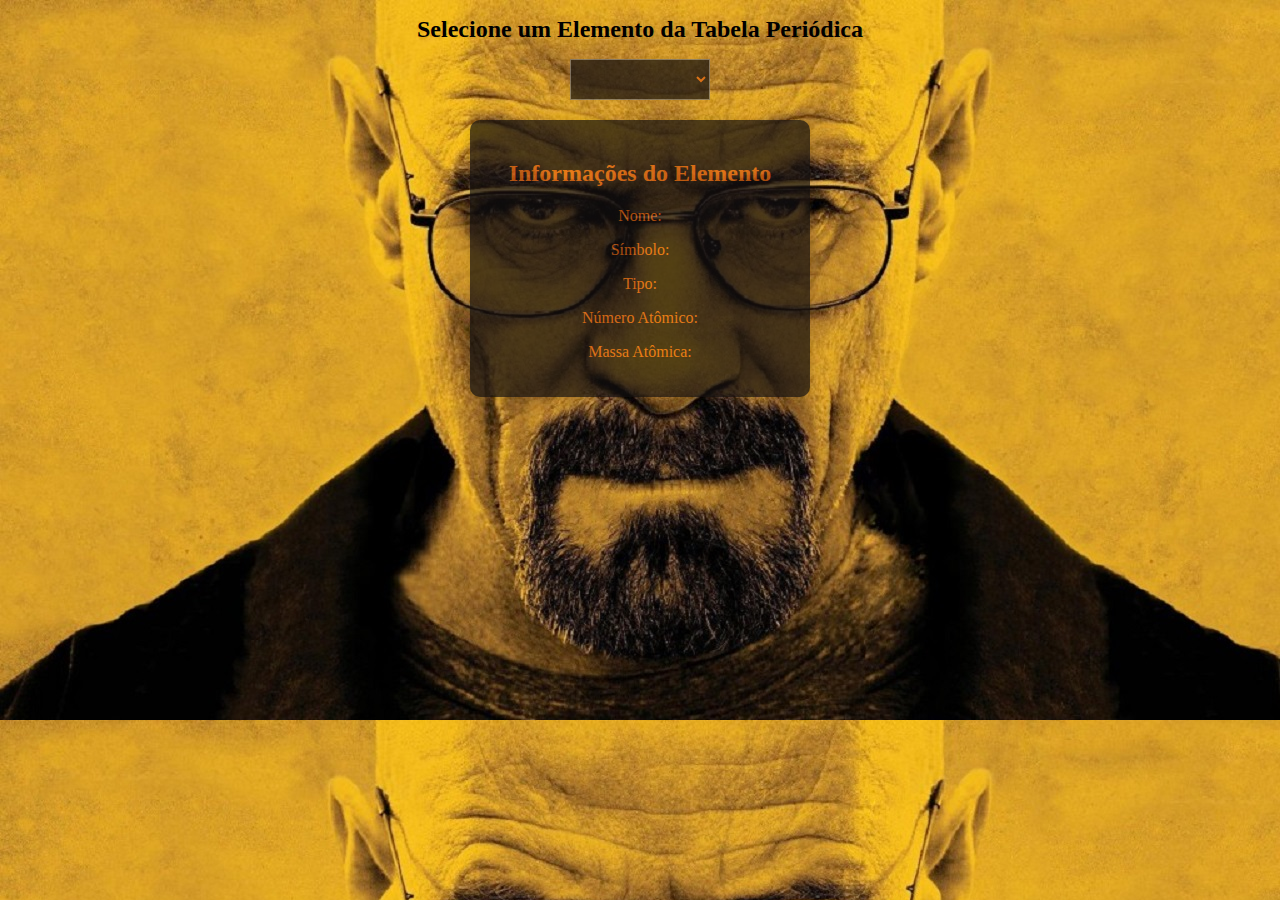
==== index.html @ f3c6ecaa "Update index.html" ====
<!DOCTYPE html>

<html>

<head>

    <title>Tabela Periódica</title>

    <style>
    



        body {

            font-family: 'Times New Roman', Times, serif;

            background-image: url(walterwhite.jpg);

            text-align: center;

            color: rgb(235, 107, 16);
            


        }

 

        select {

            padding: 10px;

            font-size: 16px;

            opacity: 0.7;

            background-color: #131010;

            color: rgb(235, 107, 16);

        }

 

        #element-info {

            background-color: #131010;

            border-radius: 10px;

            box-shadow: 0 0 10px rgba(0, 0, 0, 0.2);

            width: 300px;

            margin: 20px auto;

            padding: 20px;

            opacity: 0.7;

        }

 

        h1 {

            font-size: 24px;

        }

 

        p {

            font-size: 16px;

        }

        h1 {
            color: black;
        }

        .Nada {
            opacity: 0;
        }

    </style>

</head>

<body>

    <h1>Selecione um Elemento da Tabela Periódica</h1>

    <select id="element-selector">

        <option id="Nada" value="Nada"></option>

        <option value="H">Hidrogênio</option>

        <option value="He">Hélio</option>

        <option value="Li">Lítio</option>

        <option value="Be">Berílio</option>

        <option value="B">Boro</option>

        <option value="C">Carbono</option>

        <option value="N">Nitrogênio</option>

        <option value="O">Oxigênio</option>

        <option value="F">Flúor</option>

        <option value="Ne">Neônio</option>

        <option value="Na">Sódio</option>

        <option value="Mg">Magnésio</option>

        <option value="Al">Alumínio</option>

        <option value="Si">Silício</option>

        <option value="P">Fósforo</option>

        <option value="S">Enxofre</option>

        <option value="Cl">Cloro</option>

        <option value="Ar">Argônio</option>

        <option value="K">Potácio</option>

        <option value="Ca">Cálcio</option>

        <option value="Sc">Escândiio</option>

        <option value="Ti">Titânio</option>

        <option value="V">Vanádio</option>

        <option value="Cr">Cromo</option>

        <option value="Mn">Mangânes</option>

        <option value="Fe">Ferro</option>

        <option value="Co">Cobalto</option>

        <option value="Ni">Níquel</option>

        <option value="Cu">Cobre</option>

        <option value="Zn">Zinco</option>

        <option value="Ga">Gálio</option>

        <option value="Ge">Germânio</option>

        <option value="As">Arsênio</option>

        <option value="Se">Selênio</option>

        <option value="Br">Bromo</option>

        <option value="Kr">Criptônio</option>

        <option value="Rb">Rubídio</option>

        <option value="Sr">Estrôncio</option>

        <option value="Y">ítrio</option>

        <option value="Zr">Zicrônio</option>

        <option value="Nb">Nióbio</option>

        <option value="Mo">Molibdênio</option>

        <option value="Tc">Tecnécio</option>

        <option value="Ru">Rutênio</option>

        <option value="Rh">Ródio</option>

        <option value="Pd">Paládio</option>

        <option value="Ag">Prata</option>

        <option value="Cd">Cádmio</option>

        <option value="In">Índio</option>

        <option value="Sn">Estanho</option>

        <option value="Sb">Antimônio</option>

        <option value="Te">Telúrio</option>

        <option value="I">Iodo</option>

        <option value="Xe">Xenônio</option>

        <option value="Cs">Césio</option>

        <option value="Ba">Bário</option>

        <option value="La">Lântanio</option>

        <option value="Ce">Cério</option>

        <option value="Pr">Prasseodímio</option>

        <option value="Nd">Neodímio</option>

        <option value="Pm">Promécio</option>

        <option value="Sm">Samário</option>

        <option value="Eu">Európio</option>

        <option value="Gd">Gadolínio</option>

        <option value="Tb">Térbio</option>

        <option value="Dy">Disprósio</option>

        <option value="Ho">Hólmio</option>

        <option value="Er">Érbio</option>

        <option value="Tm">Túlio</option>

        <option value="Yb">Itérbio</option>

        <option value="Lu">Lu</option>

        <option value="Yb">Itérbio</option>

        <option value="Yb">Itérbio</option>

        <option value="Yb">Itérbio</option>

        <option value="Yb">Itérbio</option>

        <option value="Yb">Itérbio</option>

        <option value="Yb">Itérbio</option>

        <option value="Yb">Itérbio</option>

        <option value="Yb">Itérbio</option>

        <option value="Yb">Itérbio</option>

    </select>

 

    <div id="element-info">

        <h2>Informações do Elemento</h2>

        <p id="element-name">Nome: </p>

        <p id="element-symbol">Símbolo: </p>

        <p id="element-type">Tipo: </p>

        <p id="element-atomic-number">Número Atômico: </p>

        <p id="element-mass">Massa Atômica: </p>

    </div>

 

    <script>

        const elementSelector = document.getElementById("element-selector");

        const elementName = document.getElementById("element-name");

        const elementSymbol = document.getElementById("element-symbol");

        const elementType = document.getElementById("element-type");

        const atomicNumber = document.getElementById("element-atomic-number");

        const elementMass = document.getElementById("element-mass");

 

        

        const elementData = {

            "Nada": { name: "Nada", symbol: "Nada", type: "Nada", atomicNumber: 0, mass: 0 },
            
            "H": { name: "Hidrogênio", symbol: "H", type: "Não metais", atomicNumber: 1, mass: 1.008 },

            "He": { name: "Hélio", symbol: "He", type: "Gases nobres", atomicNumber: 2, mass: 4.003 },

            "Li": { name: "Lítio", symbol: "Li", type: "Metais alcalinos", atomicNumber: 3, mass: 6.941 },

            "Be": { name: "Berílio", symbol: "Be", type: "Metais alcalino-terrosos", atomicNumber: 4, mass: 9.012 },

            "B": { name: "Boro", symbol: "B", type: "Semimetais", atomicNumber: 5, mass: 10.811 },

            "C": { name: "Carbono", symbol: "C", type: "Não metais", atomicNumber: 6, mass: 12.011 },

            "N": { name: "Nitrogênio", symbol: "N", type: "Não metais", atomicNumber: 7, mass: 14.007 },

            "O": { name: "Oxigênio", symbol: "O", type: "Não metais", atomicNumber: 8, mass: 15.999 },

            "F": { name: "Flúor", symbol: "F", type: "Halogênios", atomicNumber: 9, mass: 18.998 },

            "Ne": { name: "Neônio", symbol: "Ne", type: "Gases nobres", atomicNumber: 10, mass: 20.18 },

            "Na": { name: "Sódio", symbol: "Na", type: "Metais alcalinos", atomicNumber: 11, mass: 22.99 },

            "Mg": { name: "Magnésio", symbol: "Mg", type: "Metais alcalino-terrosos", atomicNumber: 12, mass: 24.305 },

            "Al": { name: "Alumínio", symbol: "Al", type: "Outros metais", atomicNumber: 13, mass: 26.982 },

            "Si": { name: "Silício", symbol: "Si", type: "Semimetais", atomicNumber: 14, mass: 28.086 },

            "P": { name: "Fósforo", symbol: "P", type: "Não metais", atomicNumber: 15, mass: 30.974 },

            "S": { name: "Enxofre", symbol: "S", type: "Não metais", atomicNumber: 16, mass: 32.065 },

            "Cl": { name: "Cloro", symbol: "Cl", type: "Halogênios", atomicNumber: 17, mass: 35.453 },

            "Ar": { name: "Argônio", symbol: "Ar", type: "Gases nobres", atomicNumber: 18, mass: 39.948 },

            "K": { name: "Potássio", symbol: "K", type: "Metais alcalinos", atomicNumber: 19, mass: 39.098 },

            "Ca": { name: "Cálcio", symbol: "Ca", type: "Metais alcalinos-terrosos", atomicNumber: 20, mass: 40.078 },

            "Sc": { name: "Escândio", symbol: "Sc", type: "Metais de transição", atomicNumber: 21, mass: 44.956 },

            "Ti": { name: "Titânio", symbol: "Ti", type: "Metais de transição", atomicNumber: 22, mass: 47.867 },

            "V": { name: "Vanádio", symbol: "V", type: "Metais de transição", atomicNumber: 23, mass: 50.943 },

            "Cr": { name: "Cromo", symbol: "Cr", type: "Metais de transição", atomicNumber: 24, mass: 51.996 },

             "Mn": { name: "Mangânes", symbol: "Mn", type: "Metais de transição", atomicNumber: 25, mass: 54.938 },

             "Fe": { name: "Ferro", symbol: "Fe", type: "Metais de transição", atomicNumber: 26, mass: 55.845 },

             "Co": { name: "Cobalto", symbol: "Co", type: "Metais de transição", atomicNumber: 27, mass: 58.933 },

             "Ni": { name: "Niquel", symbol: "Ni", type: "Metais de transição", atomicNumber: 28, mass:58.693 },

             "Cu": { name: "Cobre", symbol: "Cu", type: "Metais de transição", atomicNumber: 29, mass: 63.543 },

             "Zi": { name: "Zinco", symbol: "Zi", type: "Metais de transição", atomicNumber: 30, mass: 65.409 },
        
             "Ga": { name: "Gálio", symbol: "Ga", type: "Lantanideos", atomicNumber: 31, mass: 69.723 },
        
             "Ge": { name: "Germânio", symbol: "Ge", type: "Semimetais", atomicNumber: 32, mass: 72.64 },
            
             "As": { name: "Arsênio", symbol: "As", type: "Semimetais", atomicNumber: 33, mass: 74.922 },
            
             "Se": { name: "Selênio", symbol: "Se", type: "Não metais", atomicNumber: 34, mass: 78.96 },

             "Br": { name: "Bromo", symbol: "Br", type: "Halogênios", atomicNumber: 35, mass: 79.904 },
            
             "Kr": { name: "Criptônio", symbol: "Kr", type: "Gases nobres", atomicNumber: 36, mass:83.798 },
            
             "Rb": { name: "Rubídio", symbol: "Rb", type: "Metais alcalinos", atomicNumber: 37, mass: 85.468 },
            
             "Sr": { name: "Estrôncio", symbol: "Sr", type: "Metais alcalino-terrosos", atomicNumber: 38, mass: 87.62 },
            
             "Y": { name: "Ítrio", symbol: "Y", type: "Metais de condução", atomicNumber: 39, mass: 88.906 },
            
             "Zr": { name: "Zicrônio", symbol: "Zr", type: "Metais de condução", atomicNumber: 40, mass: 91.224 },
            
             "Nb": { name: "Nióbio", symbol: "Nb", type: "Metais de transição", atomicNumber: 41, mass: 92.90638 },

             "Mo": { name: "Molibdênio", symbol: "Mo", type: "Metais de transição", atomicNumber: 42, mass: 95.94 },

             "Tc": { name: "Tecnécio", symbol: "Tc", type: "Metais de transição", atomicNumber: 43, mass: [98] },

             "Ru": { name: "Rutênio", symbol: "Ru", type: "Metais de transição", atomicNumber: 44, mass: 101.07 },

             "Rh": { name: "Ródio", symbol: "Rh", type: "Metais de transição", atomicNumber: 45, mass: 102.90550 },

             "Pd": { name: "Paládio", symbol: "Pd", type: "Metais de transição", atomicNumber: 46, mass: 106.42 },

             "Ag": { name: "Prata", symbol: "Ag", type: "Metais de transição", atomicNumber: 47, mass: 107.868 },

             "Cd": { name: "Cádmio", symbol: "Cd", type: "Metais de transição", atomicNumber: 48, mass: 112.411 },

             "In": { name: "Índio", symbol: "In", type: "Outros metais", atomicNumber: 49, mass: 114.818 },

             "Sn": { name: "Estanho", symbol: "Sn", type: "Outros metais", atomicNumber: 50, mass: 118.71 },

            "Sb": { name: "Antimônio", symbol: "Sb", type: "Semimetais", atomicNumber: 51, mass: 121.76 },

            "Te": { name: "Telúrio", symbol: "Te", type: "Semimetais", atomicNumber: 52, mass: 127.6 },

            "I": { name: "Iodo", symbol: "I", type: "Halogênios", atomicNumber: 53, mass: 126.90447 },

            "Xe": { name: "Xenônio", symbol: "Xe", type: "Gases nobres", atomicNumber: 54, mass: 131.293 },

            "Cs": { name: "Césio", symbol: "Cs", type: "Metais alcalinos", atomicNumber: 55, mass: 132.905 },

            "Ba": { name: "Bário", symbol: "Ba", type: "Metais alcalino-terrosos", atomicNumber: 56, mass: 137.327 },

            "La": { name: "Lantânio", symbol: "La", type: "Lantanídeos", atomicNumber: 57, mass: 138.905 },

            "Ce": { name: "Cério", symbol: "Ce", type: "Lantanídeos", atomicNumber: 58, mass: 140.116 },

            "Pr": { name: "Praseodímio", symbol: "Pr", type: "Lantanídeos", atomicNumber: 59, mass: 140.908 },

            "Nd": { name: "Neodímio", symbol: "Nd", type: "Lantanídeos", atomicNumber: 60, mass: 144.242 },

            "Pm": { name: "Promécio", symbol: "Pm", type: "Lantanídeos", atomicNumber: 61, mass: [145] },

            "Sm": { name: "Samário", symbol: "Sm", type: "Lantanídeos", atomicNumber: 62, mass: 150.36 },

            "Eu": { name: "Európio", symbol: "Eu", type: "Lantanídeos", atomicNumber: 63, mass: 151.964 },

            "Gd": { name: "Gadolínio", symbol: "Gd", type: "Lantanídeos", atomicNumber: 64, mass: 157.25 },

            "Tb": { name: "Térbio", symbol: "Tb", type: "Lantanídeos", atomicNumber: 65, mass: 158.925 },

            "Dy": { name: "Disprósio", symbol: "Dy", type: "Lantanídeos", atomicNumber: 66, mass: 162.5 },

            "Ho": { name: "Hólmio", symbol: "Ho", type: "Lantanídeos", atomicNumber: 67, mass: 164.93032 },

            "Er": { name: "Érbio", symbol: "Er", type: "Lantanídeos", atomicNumber: 68, mass: 167.259 },

            "Tm": { name: "Túlio", symbol: "Tm", type: "Lantanídeos", atomicNumber: 69, mass: 168.934 },

            "Yb": { name: "Itérbio", symbol: "Yb", type: "Lantanídeos", atomicNumber: 70, mass: 173.04 },

            "Lu": { name: "Lutécio", symbol: "Lu", type: "Lantanídeos", atomicNumber: 71, mass: 174.967 },

            "Hf": { name: "Háfnio", symbol: "Hf", type: "Metais de transição", atomicNumber: 72, mass: 178.49 },

            "Ta": { name: "Tântalo", symbol: "Ta", type: "Metais de transição", atomicNumber: 73, mass: 180.948 },

            "W": { name: "Tungstênio", symbol: "W", type: "Metais de transição", atomicNumber: 74, mass: 183.84 },

            "Re": { name: "Rênio", symbol: "Re", type: "Metais de transição", atomicNumber: 75, mass: 186.207 },

            "Os": { name: "Ósmio", symbol: "Os", type: "Metais de transição", atomicNumber: 76, mass: 190.23 },

            "Ir": { name: "Irídio", symbol: "Ir", type: "Metais de transição", atomicNumber: 77, mass: 192.217 },

            "Pt": { name: "Platina", symbol: "Pt", type: "Metais de transição", atomicNumber: 78, mass: 195.084 },

            "Au": { name: "Ouro", symbol: "Au", type: "Metais de transição", atomicNumber: 79, mass: 196.967 },

            "Hg": { name: "Mercúrio", symbol: "Hg", type: "Metais de transição", atomicNumber: 80, mass: 200.59 },

            "TI": { name: "Tálio", symbol: "Ti", type: "Outros metais", atomicNumber: 81, mass: 204.383 },

            "Pb": { name: "Chumbo", symbol: "Pb", type: "Outros metais", atomicNumber: 82, mass: 207.2 },

            "Bi": { name: "Bismuto", symbol: "Bi", type: "Outros metais", atomicNumber: 83, mass: 208.98 },
            
            "Po": { name: "Polônio", symbol: "Po", type: "Semi metais", atomicNumber: 84, mass: [210] },

            "At": { name: "Ástato", symbol: "At", type: "Lantanideos", atomicNumber: 85, mass: [210] },
        
            "Ra": { name: "Radônio", symbol: "Ra", type: "Gases nobres", atomicNumber: 86, mass: [220] },

            "Fr": { name: "Frâncio", symbol: "Fr", type: "Metais alcalinos", atomicNumber: 87, mass: [223] },
        
            "Ra": { name: "Rádio", symbol: "Ra", type: "Metais alcalino-terrosos", atomicNumber: 88, mass: [226] },
            
            "Ac": { name: "Actínio", symbol: "Ac", type: "Actinídios", atomicNumber: 89, mass: [227] },
        
            "Th": { name: "Tório", symbol: "Th", type: "Actinídios", atomicNumber: 90, mass: 232.03806 },
        
            "Pa": { name: "Protactínio", symbol: "Po", type: "Actinídios", atomicNumber: 91, mass: 231.03588 },

            "U": { name: "Urânio", symbol: "U", type: "Actinídios", atomicNumber: 92, mass: 238.02891 },
        
            "Np": { name: "Netúnio", symbol: "Np", type: "Actinídios", atomicNumber: 93, mass: [237] },

            "Pu": { name: "Plutônio", symbol: "Pu", type: "Actinídios", atomicNumber: 94, mass: [244] },
        
            "Am": { name: "Amerício", symbol: "Am", type: "Actinídios", atomicNumber: 95, mass: [243] },
        
            "Cm": { name: "Cúrio", symbol: "Cm", type: "Actinídios", atomicNumber: 96, mass: [247] },
        
            "Bk": { name: "Berquélio", symbol: "Bk", type: "Actinídios", atomicNumber: 97, mass: [247] },

            "Cf": { name: "Califórnio", symbol: "Cf", type: "Actinídios", atomicNumber: 98, mass: [251] },

            "Es": { name: "Einsténio", symbol: "Es", type: "Actinídios", atomicNumber: 99, mass: [252] },

            "Fm": { name: "Férmio", symbol: "Fm", type: "Actinídios", atomicNumber: 100, mass: [257] },

            "Md": { name: "Mandelévio", symbol: "Md", type: "Actinídios", atomicNumber: 101, mass: [258] },

            "No": { name: "Nobélio", symbol: "No", type: "Actinídios", atomicNumber: 102, mass: [259] },

            "Lr": { name: "Laurêncio", symbol: "Lr", type: "Actinídios", atomicNumber: 103, mass: [262] },

            "Rf": { name: "Rutherfórdio", symbol: "Rf", type: "Metais de transição", atomicNumber: 104, mass: 261 },

            "Db": { name: "Dúbnio", symbol: "Db", type: "Metais de transição", atomicNumber: 105, mass: [262] },

            "Sg": { name: "Seabórgio", symbol: "Sg", type: "Metais de transição", atomicNumber: 106, mass: [266] },

            "Bh": { name: "Bóhrio", symbol: "Bh", type: "Metais de transição", atomicNumber: 107, mass: [264] },

            "Hs": { name: "Hássio", symbol: "Hs", type: "Metais de transição", atomicNumber: 108, mass: [277] },

            "Mt": { name: "Meitnério", symbol: "Mt", type: "Metais de transição", atomicNumber: 109, mass: [268] },

            "Ds": { name: "Darmstádio", symbol: "Ds", type: "Metais de transição", atomicNumber: 110, mass: [271] },

            "Rg": { name: "Roentgênio", symbol: "Rg", type: "Metais de transição", atomicNumber: 111, mass: [272] },

            "C": { name: "Copernício", symbol: "Cn", type: "Metais de transição", atomicNumber: 112, mass: [277] },

            "Nh": { name: "Nihônio", symbol: "Nh", type: "Outros metais", atomicNumber: 113, mass: [286] },

            "Fl": { name: "Flevório", symbol: "Fl", type: "Outros metais", atomicNumber: 114, mass: [289] },

            "Mc": { name: "Moscóvio", symbol: "Mc", type: "Outros metais", atomicNumber: 115, mass: [288] },

            "Lv": { name: "Livermório", symbol: "Lv", type: "Outros metais", atomicNumber: 116, mass: [293] },

            "Ts": { name: "Tenessino", symbol: "Ts", type: "Halogênio", atomicNumber: 117, mass: [294] },

            "Og": { name: "Oganessônio", symbol: "Og", type: "Gases nobres", atomicNumber: 118, mass: [294] },

        };

 

        elementSelector.addEventListener("change", () => {

            const selectedElement = elementSelector.value;

            const selectedData = elementData[selectedElement];

 

elementName.textContent = `Nome: ${selectedData.name}`;

            elementSymbol.textContent = `Símbolo: ${selectedData.symbol}`;

            elementType.textContent = `Tipo: ${selectedData.type}`;

            atomicNumber.textContent = `Número Atômico: ${selectedData.atomicNumber}`;

            elementMass.textContent = `Massa Atômica: ${selectedData.mass}`;

        });

    </script>

</body>

</html>
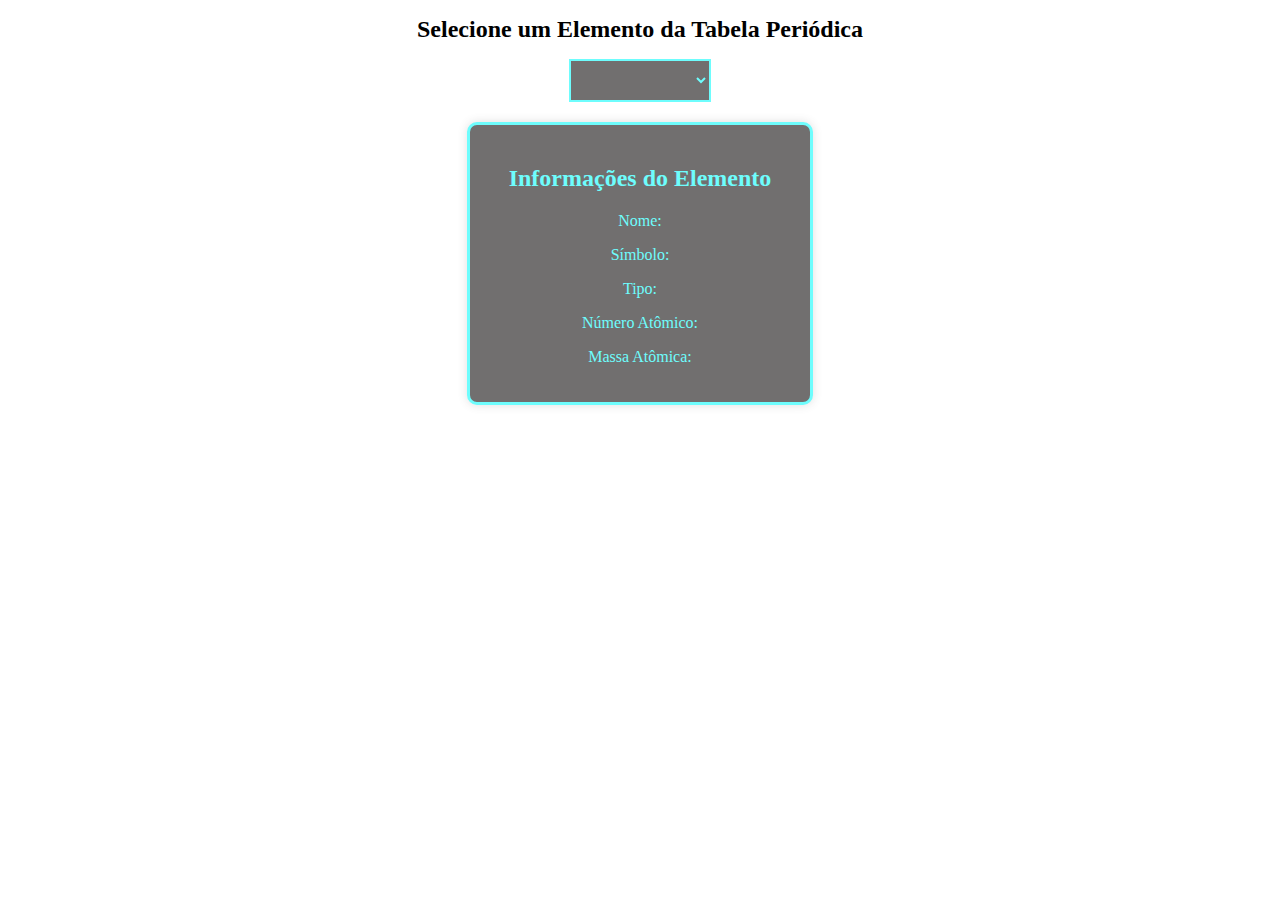
==== commit dc09ebea: "Update index.html" ====
--- a/index.html
+++ b/index.html
@@ -15,13 +15,17 @@
 
             font-family: 'Times New Roman', Times, serif;
 
-            background-image: url(walterwhite.jpg);
+            background-image: url(rick_and_morty_s4_image.jpg);
+            
+            margin: auto;
 
             text-align: center;
 
-            color: rgb(235, 107, 16);
-            
-
+            color:  rgb(14, 252, 252);
+
+            background-repeat: no-repeat;
+
+            width: 100%;
 
         }
 
@@ -33,11 +37,13 @@
 
             font-size: 16px;
 
-            opacity: 0.7;
+            opacity: 0.6;
 
             background-color: #131010;
 
-            color: rgb(235, 107, 16);
+            color: rgb(14, 252, 252);
+
+            border: solid  rgb(14, 252, 252) 2px;
 
         }
 
@@ -57,22 +63,24 @@
 
             padding: 20px;
 
-            opacity: 0.7;
+            opacity: 0.6;
+
+            border: solid  rgb(14, 252, 252) 3px;
 
         }
 
  
 
         h1 {
-
             font-size: 24px;
+            color:  rgb(14, 252, 252);
 
         }
 
  
 
         p {
-
+            color:  rgb(14, 252, 252);
             font-size: 16px;
 
         }
@@ -85,6 +93,10 @@
             opacity: 0;
         }
 
+        .element-selector {
+            opacity: 0.6;
+        }
+
     </style>
 
 </head>
@@ -237,25 +249,101 @@
 
         <option value="Yb">Itérbio</option>
 
-        <option value="Lu">Lu</option>
-
-        <option value="Yb">Itérbio</option>
-
-        <option value="Yb">Itérbio</option>
-
-        <option value="Yb">Itérbio</option>
-
-        <option value="Yb">Itérbio</option>
-
-        <option value="Yb">Itérbio</option>
-
-        <option value="Yb">Itérbio</option>
-
-        <option value="Yb">Itérbio</option>
-
-        <option value="Yb">Itérbio</option>
-
-        <option value="Yb">Itérbio</option>
+        <option value="Lu">Lutécio</option>
+
+        <option value="Hf">Háfnio</option>
+
+        <option value="Ta">Tântalo</option>
+
+        <option value="W">Tungstênio</option>
+
+        <option value="Re">Rênio</option>
+
+        <option value="Os">Ósmio</option>
+
+        <option value="Ir">Irídio</option>
+
+        <option value="Pt">Platina</option>
+
+        <option value="Au">Ouro</option>
+
+        <option value="Hg">Mercúrio</option>
+
+        <option value="Tl">Tálio</option>
+
+        <option value="Pb">Chumbo</option>
+
+        <option value="Bi">Bismuto</option>
+
+        <option value="Po">Polônio</option>
+
+        <option value="At">Ástato</option>
+
+        <option value="Rn">Radônio</option>
+
+        <option value="Fr">Frâncio</option>
+
+        <option value="Ra">Rádio</option>
+
+        <option value="Ac">Actínio</option>
+
+        <option value="Th">Tório</option>
+
+        <option value="Pa">Protactínio</option>
+
+        <option value="U">Urânio</option>
+
+        <option value="Np">Netúnio</option>
+
+        <option value="Pu">Plutônio</option>
+
+        <option value="Am">Amerício</option>
+
+        <option value="Cm">Cúrio</option>
+
+        <option value="Bk">Berquélio</option>
+
+        <option value="Cf">Califórnio</option>
+
+        <option value="Es">Einsténio</option>
+
+        <option value="Fm">Férmio</option>
+
+        <option value="Md">Mandelévio</option>
+
+        <option value="No">Nobélio</option>
+
+        <option value="Lr">Laurêncio</option>
+
+        <option value="Rf">Rutherfórdio</option>
+
+        <option value="Db">Dúbnio</option>
+
+        <option value="Sg">Seabórgio</option>
+
+        <option value="Bh">Bóhrio</option>
+
+        <option value="Hs">Hássio</option>
+
+        <option value="Mt">Meitnério</option>
+
+        <option value="Ds">Darmstádio</option>
+
+        <option value="Rg">Roentgênio</option>
+
+        <option value="Cn">Copernício</option>
+
+        <option value="Nh">Nihônio</option>
+
+        <option value="Fl">Flevório</option>
+
+        <option value="Mc">Moscóvio</option>
+
+        <option value="Lv">Livermório</option>
+
+        <option value="Ts">Tenessino</option>
+
+        <option value="Og">Oganessônio</option>
 
     </select>
 
@@ -461,7 +549,7 @@
 
             "Hg": { name: "Mercúrio", symbol: "Hg", type: "Metais de transição", atomicNumber: 80, mass: 200.59 },
 
-            "TI": { name: "Tálio", symbol: "Ti", type: "Outros metais", atomicNumber: 81, mass: 204.383 },
+            "Tl": { name: "Tálio", symbol: "Tl", type: "Outros metais", atomicNumber: 81, mass: 204.383 },
 
             "Pb": { name: "Chumbo", symbol: "Pb", type: "Outros metais", atomicNumber: 82, mass: 207.2 },
 
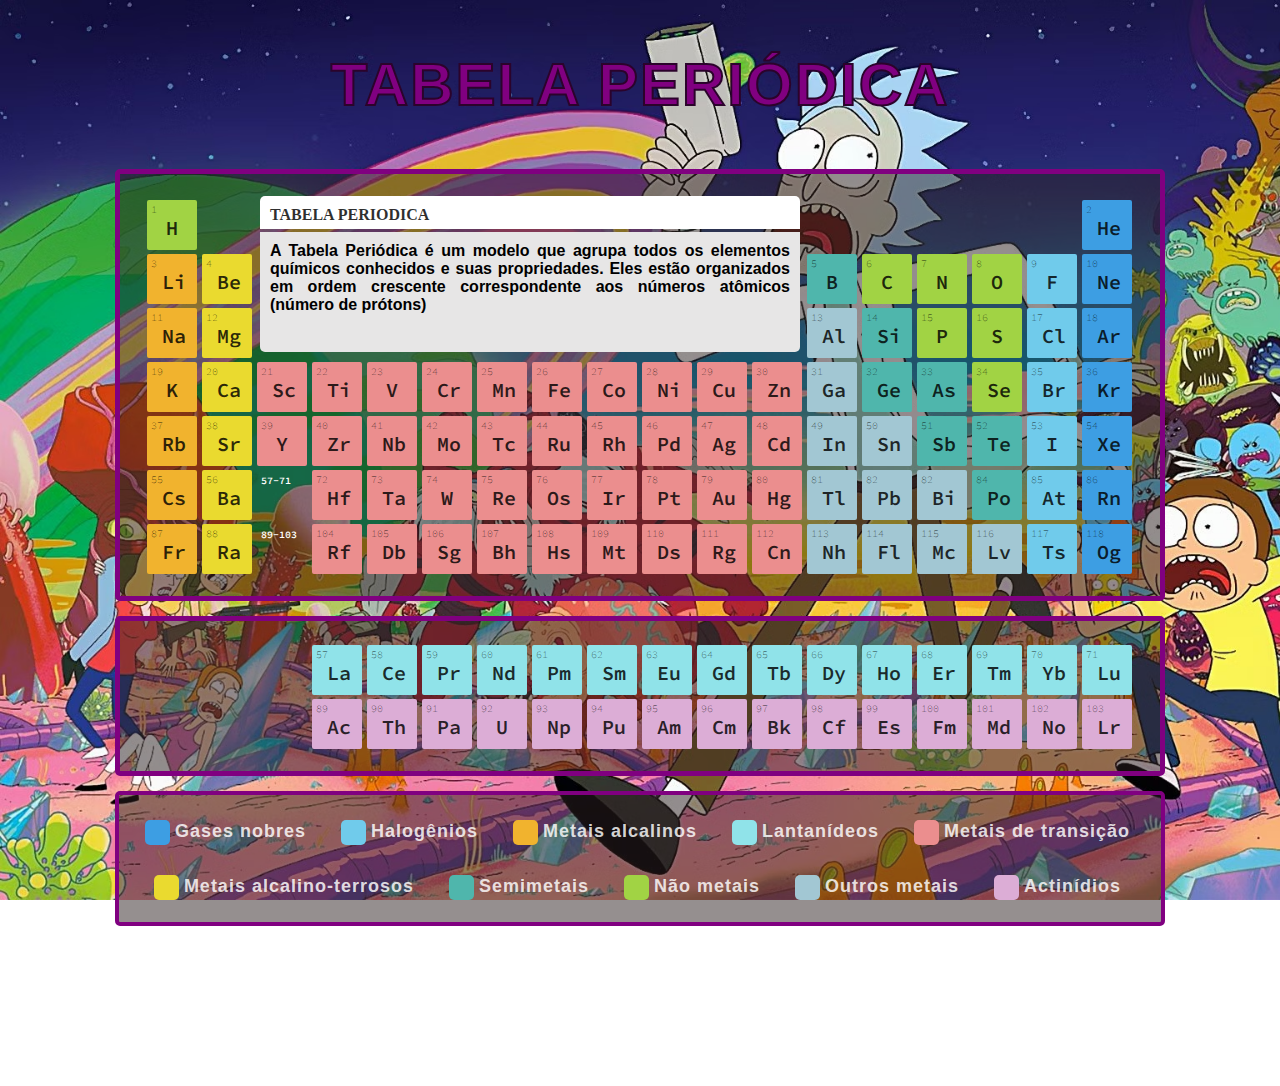
==== commit c1ddd6d4: "Add files via upload" ====
--- a/index.html
+++ b/index.html
@@ -1,656 +1,239 @@
-<!DOCTYPE html>
-
-<html>
-
-<head>
-
-    <title>Tabela Periódica</title>
-
-    <style>
-    
-
-
-
-        body {
-
-            font-family: 'Times New Roman', Times, serif;
-
-            background-image: url(rick_and_morty_s4_image.jpg);
-            
-            margin: auto;
-
-            text-align: center;
-
-            color:  rgb(14, 252, 252);
-
-            background-repeat: no-repeat;
-
-            width: 100%;
-
-        }
-
- 
-
-        select {
-
-            padding: 10px;
-
-            font-size: 16px;
-
-            opacity: 0.6;
-
-            background-color: #131010;
-
-            color: rgb(14, 252, 252);
-
-            border: solid  rgb(14, 252, 252) 2px;
-
-        }
-
- 
-
-        #element-info {
-
-            background-color: #131010;
-
-            border-radius: 10px;
-
-            box-shadow: 0 0 10px rgba(0, 0, 0, 0.2);
-
-            width: 300px;
-
-            margin: 20px auto;
-
-            padding: 20px;
-
-            opacity: 0.6;
-
-            border: solid  rgb(14, 252, 252) 3px;
-
-        }
-
- 
-
-        h1 {
-            font-size: 24px;
-            color:  rgb(14, 252, 252);
-
-        }
-
- 
-
-        p {
-            color:  rgb(14, 252, 252);
-            font-size: 16px;
-
-        }
-
-        h1 {
-            color: black;
-        }
-
-        .Nada {
-            opacity: 0;
-        }
-
-        .element-selector {
-            opacity: 0.6;
-        }
-
-    </style>
-
-</head>
-
-<body>
-
-    <h1>Selecione um Elemento da Tabela Periódica</h1>
-
-    <select id="element-selector">
-
-        <option id="Nada" value="Nada"></option>
-
-        <option value="H">Hidrogênio</option>
-
-        <option value="He">Hélio</option>
-
-        <option value="Li">Lítio</option>
-
-        <option value="Be">Berílio</option>
-
-        <option value="B">Boro</option>
-
-        <option value="C">Carbono</option>
-
-        <option value="N">Nitrogênio</option>
-
-        <option value="O">Oxigênio</option>
-
-        <option value="F">Flúor</option>
-
-        <option value="Ne">Neônio</option>
-
-        <option value="Na">Sódio</option>
-
-        <option value="Mg">Magnésio</option>
-
-        <option value="Al">Alumínio</option>
-
-        <option value="Si">Silício</option>
-
-        <option value="P">Fósforo</option>
-
-        <option value="S">Enxofre</option>
-
-        <option value="Cl">Cloro</option>
-
-        <option value="Ar">Argônio</option>
-
-        <option value="K">Potácio</option>
-
-        <option value="Ca">Cálcio</option>
-
-        <option value="Sc">Escândiio</option>
-
-        <option value="Ti">Titânio</option>
-
-        <option value="V">Vanádio</option>
-
-        <option value="Cr">Cromo</option>
-
-        <option value="Mn">Mangânes</option>
-
-        <option value="Fe">Ferro</option>
-
-        <option value="Co">Cobalto</option>
-
-        <option value="Ni">Níquel</option>
-
-        <option value="Cu">Cobre</option>
-
-        <option value="Zn">Zinco</option>
-
-        <option value="Ga">Gálio</option>
-
-        <option value="Ge">Germânio</option>
-
-        <option value="As">Arsênio</option>
-
-        <option value="Se">Selênio</option>
-
-        <option value="Br">Bromo</option>
-
-        <option value="Kr">Criptônio</option>
-
-        <option value="Rb">Rubídio</option>
-
-        <option value="Sr">Estrôncio</option>
-
-        <option value="Y">ítrio</option>
-
-        <option value="Zr">Zicrônio</option>
-
-        <option value="Nb">Nióbio</option>
-
-        <option value="Mo">Molibdênio</option>
-
-        <option value="Tc">Tecnécio</option>
-
-        <option value="Ru">Rutênio</option>
-
-        <option value="Rh">Ródio</option>
-
-        <option value="Pd">Paládio</option>
-
-        <option value="Ag">Prata</option>
-
-        <option value="Cd">Cádmio</option>
-
-        <option value="In">Índio</option>
-
-        <option value="Sn">Estanho</option>
-
-        <option value="Sb">Antimônio</option>
-
-        <option value="Te">Telúrio</option>
-
-        <option value="I">Iodo</option>
-
-        <option value="Xe">Xenônio</option>
-
-        <option value="Cs">Césio</option>
-
-        <option value="Ba">Bário</option>
-
-        <option value="La">Lântanio</option>
-
-        <option value="Ce">Cério</option>
-
-        <option value="Pr">Prasseodímio</option>
-
-        <option value="Nd">Neodímio</option>
-
-        <option value="Pm">Promécio</option>
-
-        <option value="Sm">Samário</option>
-
-        <option value="Eu">Európio</option>
-
-        <option value="Gd">Gadolínio</option>
-
-        <option value="Tb">Térbio</option>
-
-        <option value="Dy">Disprósio</option>
-
-        <option value="Ho">Hólmio</option>
-
-        <option value="Er">Érbio</option>
-
-        <option value="Tm">Túlio</option>
-
-        <option value="Yb">Itérbio</option>
-
-        <option value="Lu">Lutécio</option>
-
-        <option value="Hf">Háfnio</option>
-
-        <option value="Ta">Tântalo</option>
-
-        <option value="W">Tungstênio</option>
-
-        <option value="Re">Rênio</option>
-
-        <option value="Os">Ósmio</option>
-
-        <option value="Ir">Irídio</option>
-
-        <option value="Pt">Platina</option>
-
-        <option value="Au">Ouro</option>
-
-        <option value="Hg">Mercúrio</option>
-
-        <option value="Tl">Tálio</option>
-
-        <option value="Pb">Chumbo</option>
-
-        <option value="Bi">Bismuto</option>
-
-        <option value="Po">Polônio</option>
-
-        <option value="At">Ástato</option>
-
-        <option value="Rn">Radônio</option>
-
-        <option value="Fr">Frâncio</option>
-
-        <option value="Ra">Rádio</option>
-
-        <option value="Ac">Actínio</option>
-
-        <option value="Th">Tório</option>
-
-        <option value="Pa">Protactínio</option>
-
-        <option value="U">Urânio</option>
-
-        <option value="Np">Netúnio</option>
-
-        <option value="Pu">Plutônio</option>
-
-        <option value="Am">Amerício</option>
-
-        <option value="Cm">Cúrio</option>
-
-        <option value="Bk">Berquélio</option>
-
-        <option value="Cf">Califórnio</option>
-
-        <option value="Es">Einsténio</option>
-
-        <option value="Fm">Férmio</option>
-
-        <option value="Md">Mandelévio</option>
-
-        <option value="No">Nobélio</option>
-
-        <option value="Lr">Laurêncio</option>
-
-        <option value="Rf">Rutherfórdio</option>
-
-        <option value="Db">Dúbnio</option>
-
-        <option value="Sg">Seabórgio</option>
-
-        <option value="Bh">Bóhrio</option>
-
-        <option value="Hs">Hássio</option>
-
-        <option value="Mt">Meitnério</option>
-
-        <option value="Ds">Darmstádio</option>
-
-        <option value="Rg">Roentgênio</option>
-
-        <option value="Cn">Copernício</option>
-
-        <option value="Nh">Nihônio</option>
-
-        <option value="Fl">Flevório</option>
-
-        <option value="Mc">Moscóvio</option>
-
-        <option value="Lv">Livermório</option>
-
-        <option value="Ts">Tenessino</option>
-
-        <option value="Og">Oganessônio</option>
-
-    </select>
-
- 
-
-    <div id="element-info">
-
-        <h2>Informações do Elemento</h2>
-
-        <p id="element-name">Nome: </p>
-
-        <p id="element-symbol">Símbolo: </p>
-
-        <p id="element-type">Tipo: </p>
-
-        <p id="element-atomic-number">Número Atômico: </p>
-
-        <p id="element-mass">Massa Atômica: </p>
-
-    </div>
-
- 
-
-    <script>
-
-        const elementSelector = document.getElementById("element-selector");
-
-        const elementName = document.getElementById("element-name");
-
-        const elementSymbol = document.getElementById("element-symbol");
-
-        const elementType = document.getElementById("element-type");
-
-        const atomicNumber = document.getElementById("element-atomic-number");
-
-        const elementMass = document.getElementById("element-mass");
-
- 
-
-        
-
-        const elementData = {
-
-            "Nada": { name: "Nada", symbol: "Nada", type: "Nada", atomicNumber: 0, mass: 0 },
-            
-            "H": { name: "Hidrogênio", symbol: "H", type: "Não metais", atomicNumber: 1, mass: 1.008 },
-
-            "He": { name: "Hélio", symbol: "He", type: "Gases nobres", atomicNumber: 2, mass: 4.003 },
-
-            "Li": { name: "Lítio", symbol: "Li", type: "Metais alcalinos", atomicNumber: 3, mass: 6.941 },
-
-            "Be": { name: "Berílio", symbol: "Be", type: "Metais alcalino-terrosos", atomicNumber: 4, mass: 9.012 },
-
-            "B": { name: "Boro", symbol: "B", type: "Semimetais", atomicNumber: 5, mass: 10.811 },
-
-            "C": { name: "Carbono", symbol: "C", type: "Não metais", atomicNumber: 6, mass: 12.011 },
-
-            "N": { name: "Nitrogênio", symbol: "N", type: "Não metais", atomicNumber: 7, mass: 14.007 },
-
-            "O": { name: "Oxigênio", symbol: "O", type: "Não metais", atomicNumber: 8, mass: 15.999 },
-
-            "F": { name: "Flúor", symbol: "F", type: "Halogênios", atomicNumber: 9, mass: 18.998 },
-
-            "Ne": { name: "Neônio", symbol: "Ne", type: "Gases nobres", atomicNumber: 10, mass: 20.18 },
-
-            "Na": { name: "Sódio", symbol: "Na", type: "Metais alcalinos", atomicNumber: 11, mass: 22.99 },
-
-            "Mg": { name: "Magnésio", symbol: "Mg", type: "Metais alcalino-terrosos", atomicNumber: 12, mass: 24.305 },
-
-            "Al": { name: "Alumínio", symbol: "Al", type: "Outros metais", atomicNumber: 13, mass: 26.982 },
-
-            "Si": { name: "Silício", symbol: "Si", type: "Semimetais", atomicNumber: 14, mass: 28.086 },
-
-            "P": { name: "Fósforo", symbol: "P", type: "Não metais", atomicNumber: 15, mass: 30.974 },
-
-            "S": { name: "Enxofre", symbol: "S", type: "Não metais", atomicNumber: 16, mass: 32.065 },
-
-            "Cl": { name: "Cloro", symbol: "Cl", type: "Halogênios", atomicNumber: 17, mass: 35.453 },
-
-            "Ar": { name: "Argônio", symbol: "Ar", type: "Gases nobres", atomicNumber: 18, mass: 39.948 },
-
-            "K": { name: "Potássio", symbol: "K", type: "Metais alcalinos", atomicNumber: 19, mass: 39.098 },
-
-            "Ca": { name: "Cálcio", symbol: "Ca", type: "Metais alcalinos-terrosos", atomicNumber: 20, mass: 40.078 },
-
-            "Sc": { name: "Escândio", symbol: "Sc", type: "Metais de transição", atomicNumber: 21, mass: 44.956 },
-
-            "Ti": { name: "Titânio", symbol: "Ti", type: "Metais de transição", atomicNumber: 22, mass: 47.867 },
-
-            "V": { name: "Vanádio", symbol: "V", type: "Metais de transição", atomicNumber: 23, mass: 50.943 },
-
-            "Cr": { name: "Cromo", symbol: "Cr", type: "Metais de transição", atomicNumber: 24, mass: 51.996 },
-
-             "Mn": { name: "Mangânes", symbol: "Mn", type: "Metais de transição", atomicNumber: 25, mass: 54.938 },
-
-             "Fe": { name: "Ferro", symbol: "Fe", type: "Metais de transição", atomicNumber: 26, mass: 55.845 },
-
-             "Co": { name: "Cobalto", symbol: "Co", type: "Metais de transição", atomicNumber: 27, mass: 58.933 },
-
-             "Ni": { name: "Niquel", symbol: "Ni", type: "Metais de transição", atomicNumber: 28, mass:58.693 },
-
-             "Cu": { name: "Cobre", symbol: "Cu", type: "Metais de transição", atomicNumber: 29, mass: 63.543 },
-
-             "Zi": { name: "Zinco", symbol: "Zi", type: "Metais de transição", atomicNumber: 30, mass: 65.409 },
-        
-             "Ga": { name: "Gálio", symbol: "Ga", type: "Lantanideos", atomicNumber: 31, mass: 69.723 },
-        
-             "Ge": { name: "Germânio", symbol: "Ge", type: "Semimetais", atomicNumber: 32, mass: 72.64 },
-            
-             "As": { name: "Arsênio", symbol: "As", type: "Semimetais", atomicNumber: 33, mass: 74.922 },
-            
-             "Se": { name: "Selênio", symbol: "Se", type: "Não metais", atomicNumber: 34, mass: 78.96 },
-
-             "Br": { name: "Bromo", symbol: "Br", type: "Halogênios", atomicNumber: 35, mass: 79.904 },
-            
-             "Kr": { name: "Criptônio", symbol: "Kr", type: "Gases nobres", atomicNumber: 36, mass:83.798 },
-            
-             "Rb": { name: "Rubídio", symbol: "Rb", type: "Metais alcalinos", atomicNumber: 37, mass: 85.468 },
-            
-             "Sr": { name: "Estrôncio", symbol: "Sr", type: "Metais alcalino-terrosos", atomicNumber: 38, mass: 87.62 },
-            
-             "Y": { name: "Ítrio", symbol: "Y", type: "Metais de condução", atomicNumber: 39, mass: 88.906 },
-            
-             "Zr": { name: "Zicrônio", symbol: "Zr", type: "Metais de condução", atomicNumber: 40, mass: 91.224 },
-            
-             "Nb": { name: "Nióbio", symbol: "Nb", type: "Metais de transição", atomicNumber: 41, mass: 92.90638 },
-
-             "Mo": { name: "Molibdênio", symbol: "Mo", type: "Metais de transição", atomicNumber: 42, mass: 95.94 },
-
-             "Tc": { name: "Tecnécio", symbol: "Tc", type: "Metais de transição", atomicNumber: 43, mass: [98] },
-
-             "Ru": { name: "Rutênio", symbol: "Ru", type: "Metais de transição", atomicNumber: 44, mass: 101.07 },
-
-             "Rh": { name: "Ródio", symbol: "Rh", type: "Metais de transição", atomicNumber: 45, mass: 102.90550 },
-
-             "Pd": { name: "Paládio", symbol: "Pd", type: "Metais de transição", atomicNumber: 46, mass: 106.42 },
-
-             "Ag": { name: "Prata", symbol: "Ag", type: "Metais de transição", atomicNumber: 47, mass: 107.868 },
-
-             "Cd": { name: "Cádmio", symbol: "Cd", type: "Metais de transição", atomicNumber: 48, mass: 112.411 },
-
-             "In": { name: "Índio", symbol: "In", type: "Outros metais", atomicNumber: 49, mass: 114.818 },
-
-             "Sn": { name: "Estanho", symbol: "Sn", type: "Outros metais", atomicNumber: 50, mass: 118.71 },
-
-            "Sb": { name: "Antimônio", symbol: "Sb", type: "Semimetais", atomicNumber: 51, mass: 121.76 },
-
-            "Te": { name: "Telúrio", symbol: "Te", type: "Semimetais", atomicNumber: 52, mass: 127.6 },
-
-            "I": { name: "Iodo", symbol: "I", type: "Halogênios", atomicNumber: 53, mass: 126.90447 },
-
-            "Xe": { name: "Xenônio", symbol: "Xe", type: "Gases nobres", atomicNumber: 54, mass: 131.293 },
-
-            "Cs": { name: "Césio", symbol: "Cs", type: "Metais alcalinos", atomicNumber: 55, mass: 132.905 },
-
-            "Ba": { name: "Bário", symbol: "Ba", type: "Metais alcalino-terrosos", atomicNumber: 56, mass: 137.327 },
-
-            "La": { name: "Lantânio", symbol: "La", type: "Lantanídeos", atomicNumber: 57, mass: 138.905 },
-
-            "Ce": { name: "Cério", symbol: "Ce", type: "Lantanídeos", atomicNumber: 58, mass: 140.116 },
-
-            "Pr": { name: "Praseodímio", symbol: "Pr", type: "Lantanídeos", atomicNumber: 59, mass: 140.908 },
-
-            "Nd": { name: "Neodímio", symbol: "Nd", type: "Lantanídeos", atomicNumber: 60, mass: 144.242 },
-
-            "Pm": { name: "Promécio", symbol: "Pm", type: "Lantanídeos", atomicNumber: 61, mass: [145] },
-
-            "Sm": { name: "Samário", symbol: "Sm", type: "Lantanídeos", atomicNumber: 62, mass: 150.36 },
-
-            "Eu": { name: "Európio", symbol: "Eu", type: "Lantanídeos", atomicNumber: 63, mass: 151.964 },
-
-            "Gd": { name: "Gadolínio", symbol: "Gd", type: "Lantanídeos", atomicNumber: 64, mass: 157.25 },
-
-            "Tb": { name: "Térbio", symbol: "Tb", type: "Lantanídeos", atomicNumber: 65, mass: 158.925 },
-
-            "Dy": { name: "Disprósio", symbol: "Dy", type: "Lantanídeos", atomicNumber: 66, mass: 162.5 },
-
-            "Ho": { name: "Hólmio", symbol: "Ho", type: "Lantanídeos", atomicNumber: 67, mass: 164.93032 },
-
-            "Er": { name: "Érbio", symbol: "Er", type: "Lantanídeos", atomicNumber: 68, mass: 167.259 },
-
-            "Tm": { name: "Túlio", symbol: "Tm", type: "Lantanídeos", atomicNumber: 69, mass: 168.934 },
-
-            "Yb": { name: "Itérbio", symbol: "Yb", type: "Lantanídeos", atomicNumber: 70, mass: 173.04 },
-
-            "Lu": { name: "Lutécio", symbol: "Lu", type: "Lantanídeos", atomicNumber: 71, mass: 174.967 },
-
-            "Hf": { name: "Háfnio", symbol: "Hf", type: "Metais de transição", atomicNumber: 72, mass: 178.49 },
-
-            "Ta": { name: "Tântalo", symbol: "Ta", type: "Metais de transição", atomicNumber: 73, mass: 180.948 },
-
-            "W": { name: "Tungstênio", symbol: "W", type: "Metais de transição", atomicNumber: 74, mass: 183.84 },
-
-            "Re": { name: "Rênio", symbol: "Re", type: "Metais de transição", atomicNumber: 75, mass: 186.207 },
-
-            "Os": { name: "Ósmio", symbol: "Os", type: "Metais de transição", atomicNumber: 76, mass: 190.23 },
-
-            "Ir": { name: "Irídio", symbol: "Ir", type: "Metais de transição", atomicNumber: 77, mass: 192.217 },
-
-            "Pt": { name: "Platina", symbol: "Pt", type: "Metais de transição", atomicNumber: 78, mass: 195.084 },
-
-            "Au": { name: "Ouro", symbol: "Au", type: "Metais de transição", atomicNumber: 79, mass: 196.967 },
-
-            "Hg": { name: "Mercúrio", symbol: "Hg", type: "Metais de transição", atomicNumber: 80, mass: 200.59 },
-
-            "Tl": { name: "Tálio", symbol: "Tl", type: "Outros metais", atomicNumber: 81, mass: 204.383 },
-
-            "Pb": { name: "Chumbo", symbol: "Pb", type: "Outros metais", atomicNumber: 82, mass: 207.2 },
-
-            "Bi": { name: "Bismuto", symbol: "Bi", type: "Outros metais", atomicNumber: 83, mass: 208.98 },
-            
-            "Po": { name: "Polônio", symbol: "Po", type: "Semi metais", atomicNumber: 84, mass: [210] },
-
-            "At": { name: "Ástato", symbol: "At", type: "Lantanideos", atomicNumber: 85, mass: [210] },
-        
-            "Ra": { name: "Radônio", symbol: "Ra", type: "Gases nobres", atomicNumber: 86, mass: [220] },
-
-            "Fr": { name: "Frâncio", symbol: "Fr", type: "Metais alcalinos", atomicNumber: 87, mass: [223] },
-        
-            "Ra": { name: "Rádio", symbol: "Ra", type: "Metais alcalino-terrosos", atomicNumber: 88, mass: [226] },
-            
-            "Ac": { name: "Actínio", symbol: "Ac", type: "Actinídios", atomicNumber: 89, mass: [227] },
-        
-            "Th": { name: "Tório", symbol: "Th", type: "Actinídios", atomicNumber: 90, mass: 232.03806 },
-        
-            "Pa": { name: "Protactínio", symbol: "Po", type: "Actinídios", atomicNumber: 91, mass: 231.03588 },
-
-            "U": { name: "Urânio", symbol: "U", type: "Actinídios", atomicNumber: 92, mass: 238.02891 },
-        
-            "Np": { name: "Netúnio", symbol: "Np", type: "Actinídios", atomicNumber: 93, mass: [237] },
-
-            "Pu": { name: "Plutônio", symbol: "Pu", type: "Actinídios", atomicNumber: 94, mass: [244] },
-        
-            "Am": { name: "Amerício", symbol: "Am", type: "Actinídios", atomicNumber: 95, mass: [243] },
-        
-            "Cm": { name: "Cúrio", symbol: "Cm", type: "Actinídios", atomicNumber: 96, mass: [247] },
-        
-            "Bk": { name: "Berquélio", symbol: "Bk", type: "Actinídios", atomicNumber: 97, mass: [247] },
-
-            "Cf": { name: "Califórnio", symbol: "Cf", type: "Actinídios", atomicNumber: 98, mass: [251] },
-
-            "Es": { name: "Einsténio", symbol: "Es", type: "Actinídios", atomicNumber: 99, mass: [252] },
-
-            "Fm": { name: "Férmio", symbol: "Fm", type: "Actinídios", atomicNumber: 100, mass: [257] },
-
-            "Md": { name: "Mandelévio", symbol: "Md", type: "Actinídios", atomicNumber: 101, mass: [258] },
-
-            "No": { name: "Nobélio", symbol: "No", type: "Actinídios", atomicNumber: 102, mass: [259] },
-
-            "Lr": { name: "Laurêncio", symbol: "Lr", type: "Actinídios", atomicNumber: 103, mass: [262] },
-
-            "Rf": { name: "Rutherfórdio", symbol: "Rf", type: "Metais de transição", atomicNumber: 104, mass: 261 },
-
-            "Db": { name: "Dúbnio", symbol: "Db", type: "Metais de transição", atomicNumber: 105, mass: [262] },
-
-            "Sg": { name: "Seabórgio", symbol: "Sg", type: "Metais de transição", atomicNumber: 106, mass: [266] },
-
-            "Bh": { name: "Bóhrio", symbol: "Bh", type: "Metais de transição", atomicNumber: 107, mass: [264] },
-
-            "Hs": { name: "Hássio", symbol: "Hs", type: "Metais de transição", atomicNumber: 108, mass: [277] },
-
-            "Mt": { name: "Meitnério", symbol: "Mt", type: "Metais de transição", atomicNumber: 109, mass: [268] },
-
-            "Ds": { name: "Darmstádio", symbol: "Ds", type: "Metais de transição", atomicNumber: 110, mass: [271] },
-
-            "Rg": { name: "Roentgênio", symbol: "Rg", type: "Metais de transição", atomicNumber: 111, mass: [272] },
-
-            "C": { name: "Copernício", symbol: "Cn", type: "Metais de transição", atomicNumber: 112, mass: [277] },
-
-            "Nh": { name: "Nihônio", symbol: "Nh", type: "Outros metais", atomicNumber: 113, mass: [286] },
-
-            "Fl": { name: "Flevório", symbol: "Fl", type: "Outros metais", atomicNumber: 114, mass: [289] },
-
-            "Mc": { name: "Moscóvio", symbol: "Mc", type: "Outros metais", atomicNumber: 115, mass: [288] },
-
-            "Lv": { name: "Livermório", symbol: "Lv", type: "Outros metais", atomicNumber: 116, mass: [293] },
-
-            "Ts": { name: "Tenessino", symbol: "Ts", type: "Halogênio", atomicNumber: 117, mass: [294] },
-
-            "Og": { name: "Oganessônio", symbol: "Og", type: "Gases nobres", atomicNumber: 118, mass: [294] },
-
-        };
-
- 
-
-        elementSelector.addEventListener("change", () => {
-
-            const selectedElement = elementSelector.value;
-
-            const selectedData = elementData[selectedElement];
-
- 
-
-elementName.textContent = `Nome: ${selectedData.name}`;
-
-            elementSymbol.textContent = `Símbolo: ${selectedData.symbol}`;
-
-            elementType.textContent = `Tipo: ${selectedData.type}`;
-
-            atomicNumber.textContent = `Número Atômico: ${selectedData.atomicNumber}`;
-
-            elementMass.textContent = `Massa Atômica: ${selectedData.mass}`;
-
-        });
-
-    </script>
-
-</body>
-
-</html>
+<!DOCTYPE html>
+<html lang="pt-br">
+<head>
+    <meta charset="UTF-8">
+    <meta http-equiv="X-UA-Compatible" content="IE=edge">
+    <meta name="viewport" content="width=device-width, initial-scale=1.0">
+    <link rel="stylesheet" href="style.css">
+    <title>Tabela Periodica</title>
+    <link rel="stylesheet" href="css/style.css">
+    <link rel="stylesheet" href="cores.css">
+    <link rel="stylesheet" href="https://cdnjs.cloudflare.com/ajax/libs/animate.css/4.1.1/animate.min.css"/>
+</head>
+<body>
+    <header>
+        <h1> Tabela Periódica</h1>
+    </header>
+    <main>
+        <table id="principal">
+            <tr>
+                <th id="txtTh">Tabela Periodica</th>
+                <th id="txt">
+                    <div id="icone" class="invisivel" >
+                        <p id="indice"></p>
+                    </div>
+                    
+                    <span id="informativo" class="invisivel" ></span>
+
+                    <div id="inicial">
+                    A Tabela Periódica é um modelo que agrupa todos os elementos químicos conhecidos e suas propriedades. Eles estão organizados em ordem crescente correspondente aos números atômicos (número de prótons)
+                    </div>
+                </th>    
+            </tr>
+            <tr> 
+                <td id="h" class="nao-metal">H<p>1</p></td>
+                <td class="oculto"></td>
+                <td class="oculto"></td>
+                <td class="oculto"></td> 
+                <td class="oculto"></td>
+                <td class="oculto"></td>
+                <td class="oculto"></td> 
+                <td class="oculto"></td>
+                <td class="oculto"></td>
+                <td class="oculto"></td> 
+                <td class="oculto"></td>
+                <td class="oculto"></td>
+                <td class="oculto"></td>  
+                <td class="oculto"></td>
+                <td class="oculto"></td>
+                <td class="oculto"></td> 
+                <td class="oculto"></td> 
+                <td id="he" class="gas-nobre"><p>2</p>He</td>
+            </tr>
+            <tr> 
+                <td id="li" class="metal-alcalino"><p>3</p>Li</td>
+                <td id="be" class="metal-alcalino-terroso"><p>4</p>Be</td>
+                <td class="oculto"></td>
+                <td class="oculto"></td>
+                <td class="oculto"></td>
+                <td class="oculto"></td>
+                <td class="oculto"></td>
+                <td class="oculto"></td>
+                <td class="oculto"></td>
+                <td class="oculto"></td>
+                <td class="oculto"></td>
+                <td class="oculto"></td>
+                <td id="b" class="semimetais"><p>5</p>B</td>
+                <td id="c" class="nao-metal" ><p>6</p>C</td>
+                <td id="n" class="nao-metal" ><p>7</p>N</td>
+                <td id="o" class="nao-metal" ><p>8</p>O</td>
+                <td id="f" class="halogenio"><p>9</p>F</td>
+                <td id="ne" class="gas-nobre" ><p>10</p>Ne</td>
+            </tr>
+            <tr> 
+                <td id="na" class="metal-alcalino"><p>11</p>Na</td>
+                <td id="mg" class="metal-alcalino-terroso"><p>12</p>Mg</td>
+                <td class="oculto"></td>
+                <td class="oculto"></td>
+                <td class="oculto"></td>
+                <td class="oculto"></td>
+                <td class="oculto"></td>
+                <td class="oculto"></td>
+                <td class="oculto"></td>
+                <td class="oculto"></td>
+                <td class="oculto"></td>
+                <td class="oculto"></td>
+                <td id="al" class="outro-metal"><p>13</p>Al</td>
+                <td id="si" class="semimetais"><p>14</p>Si</td>
+                <td id="p" class="nao-metal"><p>15</p>P</td>
+                <td id="s" class="nao-metal"><p>16</p>S</td>
+                <td id="cl" class="halogenio"><p>17</p>Cl</td>
+                <td id="ar" class="gas-nobre"><p>18</p>Ar</td>
+            </tr>
+            <tr> 
+                <td id="k" class="metal-alcalino"><p>19</p>K</td>
+                <td id="ca" class="metal-alcalino-terroso"><p>20</p>Ca</td>
+                <td id="sc" class="metal-de-transicao"><p>21</p>Sc</td>
+                <td id="ti" class="metal-de-transicao"><p>22</p>Ti</td>
+                <td id="v" class="metal-de-transicao"><p>23</p>V</td>
+                <td id="cr" class="metal-de-transicao"><p>24</p>Cr</td>
+                <td id="mn" class="metal-de-transicao"><p>25</p>Mn</td>
+                <td id="fe" class="metal-de-transicao"><p>26</p>Fe</td>
+                <td id="co" class="metal-de-transicao"><p>27</p>Co</td>
+                <td id="ni" class="metal-de-transicao"><p>28</p>Ni</td>
+                <td id="cu" class="metal-de-transicao"><p>29</p>Cu</td>
+                <td id="zn" class="metal-de-transicao"><p>30</p>Zn</td>
+                <td id="ga" class="outro-metal"><p>31</p>Ga</td>
+                <td id="ge" class="semimetais"><p>32</p>Ge</td>
+                <td id="as" class="semimetais"><p>33</p>As</td>
+                <td id="se" class="nao-metal"><p>34</p>Se</td>
+                <td id="br" class="halogenio"><p>35</p>Br</td>
+                <td id="kr" class="gas-nobre"><p>36</p>Kr</td>
+            </tr>
+            <tr> 
+                <td id="rb" class="metal-alcalino"><p>37</p>Rb</td>
+                <td id="sr" class="metal-alcalino-terroso"><p>38</p>Sr</td>
+                <td id="y" class="metal-de-transicao"><p>39</p>Y</td>
+                <td id="zr" class="metal-de-transicao"><p>40</p>Zr</td>
+                <td id="nb" class="metal-de-transicao"><p>41</p>Nb</td>
+                <td id="mo" class="metal-de-transicao"><p>42</p>Mo</td>
+                <td id="tc" class="metal-de-transicao"><p>43</p>Tc</td>
+                <td id="ru" class="metal-de-transicao"><p>44</p>Ru</td>
+                <td id="rh" class="metal-de-transicao"><p>45</p>Rh</td>
+                <td id="pd" class="metal-de-transicao"><p>46</p>Pd</td>
+                <td id="ag" class="metal-de-transicao"><p>47</p>Ag</td>
+                <td id="cd" class="metal-de-transicao"><p>48</p>Cd</td>
+                <td id="In" class="outro-metal"><p>49</p>In</td>
+                <td id="sn" class="outro-metal"><p>50</p>Sn</td>
+                <td id="sb" class="semimetais"><p>51</p>Sb</td>
+                <td id="te" class="semimetais"><p>52</p>Te</td>
+                <td id="i" class="halogenio"><p>53</p>I</td>
+                <td id="xe" class="gas-nobre"><p>54</p>Xe</td>
+            </tr>
+            <tr> 
+                <td id="cs" class="metal-alcalino"><p>55</p>Cs</td>
+                <td id="ba" class="metal-alcalino-terroso"><p>56</p>Ba</td>
+                <td id="" class="outros">57-71</td>
+                <td id="hf" class="metal-de-transicao"><p>72</p>Hf</td>
+                <td id="ta" class="metal-de-transicao"><p>73</p>Ta</td>
+                <td id="w" class="metal-de-transicao"><p>74</p>W</td>
+                <td id="re" class="metal-de-transicao"><p>75</p>Re</td>
+                <td id="os" class="metal-de-transicao"><p>76</p>Os</td>
+                <td id="ir" class="metal-de-transicao"><p>77</p>Ir</td>
+                <td id="pt" class="metal-de-transicao"><p>78</p>Pt</td>
+                <td id="au" class="metal-de-transicao"><p>79</p>Au</td>
+                <td id="hg" class="metal-de-transicao"><p>80</p>Hg</td>
+                <td id="tl" class="outro-metal"><p>81</p>Tl</td>
+                <td id="pb" class="outro-metal"><p>82</p>Pb</td>
+                <td id="bi" class="outro-metal"><p>82</p>Bi</td>
+                <td id="po" class="semimetais"><p>84</p>Po</td>
+                <td id="at" class="halogenio"><p>85</p>At</td>
+                <td id="rn" class="gas-nobre"><p>86</p>Rn</td>
+            </tr>
+            <tr> 
+                <td id="fr" class="metal-alcalino"><p>87</p>Fr</td>
+                <td id="ra" class="metal-alcalino-terroso"><p>88</p>Ra</td>
+                <td id="" class="outros">89-103</td>
+                <td id="rf" class="metal-de-transicao"><p>104</p>Rf</td>
+                <td id="db" class="metal-de-transicao"><p>105</p>Db</td>
+                <td id="sg" class="metal-de-transicao"><p>106</p>Sg</td>
+                <td id="bh" class="metal-de-transicao"><p>107</p>Bh</td>
+                <td id="hs" class="metal-de-transicao"><p>108</p>Hs</td>
+                <td id="mt" class="metal-de-transicao"><p>109</p>Mt</td>
+                <td id="ds" class="metal-de-transicao"><p>110</p>Ds</td>
+                <td id="rg" class="metal-de-transicao"><p>111</p>Rg</td>
+                <td id="cn" class="metal-de-transicao"><p>112</p>Cn</td>
+                <td id="nh" class="outro-metal"><p>113</p>Nh</td>
+                <td id="fl" class="outro-metal"><p>114</p>Fl</td>
+                <td id="mc" class="outro-metal"><p>115</p>Mc</td>
+                <td id="lv" class="outro-metal"><p>116</p>Lv</td>
+                <td id="ts" class="halogenio"><p>117</p>Ts</td>
+                <td id="og" class="gas-nobre"><p>118</p>Og</td>
+            </tr>
+        </table>
+        <table id="principal">
+            <tr>
+                <td id="" class="oculto"></td>
+                <td id="" class="oculto"></td>
+                <td id="" class="oculto"></td> 
+                <td id="la" class="lantanideos"><p>57</p>La</td>
+                <td id="ce" class="lantanideos"><p>58</p>Ce</td>
+                <td id="pr" class="lantanideos"><p>59</p>Pr</td>
+                <td id="nd" class="lantanideos"><p>60</p>Nd</td>
+                <td id="pm" class="lantanideos"><p>61</p>Pm</td>
+                <td id="sm" class="lantanideos"><p>62</p>Sm</td>
+                <td id="eu" class="lantanideos"><p>63</p>Eu</td>
+                <td id="gd" class="lantanideos"><p>64</p>Gd</td>
+                <td id="tb" class="lantanideos"><p>65</p>Tb</td>
+                <td id="dy" class="lantanideos"><p>66</p>Dy</td>
+                <td id="ho" class="lantanideos"><p>67</p>Ho</td>
+                <td id="er" class="lantanideos"><p>68</p>Er</td>
+                <td id="tm" class="lantanideos"><p>69</p>Tm</td>
+                <td id="yb" class="lantanideos"><p>70</p>Yb</td>
+                <td id="lu" class="lantanideos"><p>71</p>Lu</td>
+            </tr>
+            <tr> 
+                <td id="" class="oculto"></td>
+                <td id="" class="oculto"></td>
+                <td id="" class="oculto"></td>
+                <td id="ac" class="actinidios"><p>89</p>Ac</td>
+                <td id="th" class="actinidios"><p>90</p>Th</td>
+                <td id="pa" class="actinidios"><p>91</p>Pa</td>
+                <td id="u" class="actinidios"><p>92</p>U</td>
+                <td id="np" class="actinidios"><p>93</p>Np</td>
+                <td id="pu" class="actinidios"><p>94</p>Pu</td>
+                <td id="am" class="actinidios"><p>95</p>Am</td>
+                <td id="cm" class="actinidios"><p>96</p>Cm</td>
+                <td id="bk" class="actinidios"><p>97</p>Bk</td>
+                <td id="cf" class="actinidios"><p>98</p>Cf</td>
+                <td id="es" class="actinidios"><p>99</p>Es</td>
+                <td id="fm" class="actinidios"><p>100</p>Fm</td>
+                <td id="md" class="actinidios"><p>101</p>Md</td>
+                <td id="no" class="actinidios"><p>102</p>No</td>
+                <td id="lr" class="actinidios"><p>103</p>Lr</td>
+            </tr>
+        </table>
+    </main>
+
+    <section id="legenda">
+        <div class="quadrado" id="gases-nobres">             </div> <label for="gases-nobres">Gases nobres</label>                                    
+        <div class="quadrado" id="halogenios">               </div> <label for="halogenios">Halogênios</label>                                           
+        <div class="quadrado" id="metais-alcalinos">         </div> <label for="metais-alcalinos">Metais alcalinos</label>                         
+        <div class="quadrado" id="lantanideos">              </div> <label for="lantanideos">Lantanídeos</label>                                        
+        <div class="quadrado" id="metais-de-transicao">      </div> <label for="metais-de-transicao">Metais de transição</label>                
+        <div class="quadrado" id="metais-alcalino-terrosos"> </div> <label for="metais-alcalino-terrosos">Metais alcalino-terrosos</label>
+        <div class="quadrado" id="semimetais">               </div> <label for="semimetais">Semimetais</label>                                          
+        <div class="quadrado" id="nao-metais">               </div> <label for="nao-metais">Não metais</label>                                           
+        <div class="quadrado" id="outros-metais">            </div> <label for="outros-metais">Outros metais</label>                                  
+        <div class="quadrado" id="actinidios">               </div> <label for="actinidios">Actinídios</label>                                           
+    </section>
+    
+    <footer>
+        <script src="js/animacoes.js"></script>
+        <script src="js/informacoes.js"></script>
+    </footer>
+    
+    <script src="animacoes.js"></script>
+    <script src="informacoes.js"></script>
+</body>
+</html>--- a/style.css
+++ b/style.css
@@ -0,0 +1,197 @@
+@import url('https://fonts.googleapis.com/css2?family=Source+Code+Pro:wght@400;500;700&display=swap');
+
+*{
+    margin: 0;
+    padding: 0;
+    box-sizing: border-box;
+}
+
+body{
+    color: white;
+    background-image: url(rickandmorty.avif);
+    background-repeat: no-repeat;
+    background-attachment: fixed;
+    background-size: cover;
+    margin: auto;
+}
+
+header>h1{
+    margin: 50px;
+    text-transform: uppercase;
+    letter-spacing: 2px;
+    font-weight: 600;
+    text-align: center;
+    font-size: 60px;
+    color: rgb(128, 0, 128);
+    -webkit-text-stroke: 2px rgb(43, 3, 43);
+    font-family:'Lucida Sans', 'Lucida Sans Regular', 'Lucida Grande', 'Lucida Sans Unicode', Geneva, Verdana, sans-serif
+}
+
+th#txtTh{
+    position: absolute;
+    background-color: white;
+    text-align: left;
+    text-transform: uppercase;
+    padding: 10px;
+    width: 540px;
+    height: 33px;
+    left: 140px;
+    border: none;
+    border-radius: 5px 5px 0px 0px;
+    border-color: rgb(0, 0, 0);
+}
+
+#txt{ 
+    display: flex;
+    position: absolute;
+    background-color: #e7e6e6;
+    color: black;
+    width: 540px;
+    height: 120px;
+    left: 140px;
+    top: 58px;
+    text-align: justify;
+    font-family: Arial, Helvetica, sans-serif;
+    font-family: 16px;
+    padding: 10px;
+    border-radius: 0px 0px 5px 5px;
+    border: none;
+}
+
+div#icone{
+    position: relative;
+    background-color: blueviolet;
+    width: 100px;
+    height: 100px;
+    border: none;
+    border-radius: 5px;
+    box-shadow: 5px 5px 15px #3131316c;
+    text-align: center;
+    padding: 10px;
+    font-size: 65px;
+    font-family: 'Source Code Pro', monospace;
+    font-weight: 500;
+    border-color: purple;
+    border: solid purple 3px;
+}
+
+p#indice{
+    font-size: 18px;
+}
+
+span#informativo{
+    width: 400px;
+    margin-left:16px;
+    font-size: 14px;
+}
+
+table#principal{
+    position: relative;
+    background-color: rgba(43, 30, 30, 0.498);
+    color: rgba(0, 0, 0, 0.824);
+    width: 1050px;
+    margin: auto;
+    margin-top: 15px;
+    padding: 20px;
+    border: 5px solid;
+    border-radius: 5px;
+    border-color: purple;
+}
+
+p{
+    position: absolute;
+    font-size: 10px;
+    font-weight: 100;
+    left: 4px;
+    top: 3px;
+}
+
+td{
+    font-family: 'Source Code Pro', monospace;
+    font-weight: 600;
+    font-size: 20px;
+    position: relative;
+    display:inline-block;
+    text-align: center;
+    border: none;
+    border-radius: 2px;
+    padding: 15px;
+    width: 50px;
+    height: 50px;
+    margin-left: 5px;
+    margin-top: 2px;
+}
+
+td:hover{
+    cursor: pointer;
+    animation: tada;
+    animation-duration: 2s;
+}
+
+section#legenda{
+    display: flex;
+    flex-wrap: wrap;
+    justify-content: center;
+    background-color: rgba(43, 30, 30, 0.498);
+    width: 1050px;
+    height: 135px;
+    margin: auto;
+    margin-top: 15px;
+    padding: 10px;
+    border-radius: 5px;
+    border-color: purple;
+    border: solid purple 4px;
+}
+
+div.quadrado{
+    width: 25px;
+    height: 25px;
+    margin: 15px;
+    margin-right: 5px;
+    padding: 5px;
+    border: none;
+    border-radius: 5px;
+}
+
+label{
+    font-family: Arial, Helvetica, sans-serif;
+    font-size: 18px;
+    font-weight: 600;
+    color: rgba(255, 255, 255, 0.822);
+    padding-top: 16px;
+    margin-right: 20px;
+    letter-spacing: 1px;
+}
+
+footer{
+    margin-top: 160px;
+    width: 100%;
+    text-align: center;
+}
+
+.outros{
+    color: white;
+    font-size: 10px;
+    padding: 4px;
+    text-align: left;
+    border: none;
+}
+
+.oculto{
+    visibility: hidden;
+}
+
+.invisivel{
+    display: none;
+}
+
+.animacao{
+    animation:tada;
+    animation-duration: 2s;
+}
+
+.animacaoLegenda{
+    animation:heartBeat;
+    animation-duration: 3s;
+}
+
--- a/cores.css
+++ b/cores.css
@@ -0,0 +1,82 @@
+/*Cores da Legenda*/
+div#nao-metais{
+    background-color: #A1D344;
+}
+
+div#metais-alcalinos{
+    background-color: #F1B32E;
+}
+
+div#metais-alcalino-terrosos{
+    background-color: #EADA2F;
+}
+
+div#metais-de-transicao{
+    background-color: #EB8E8E;
+}
+
+div#semimetais{
+    background-color: #4FB6AC;
+}
+
+div#outros-metais{
+    background-color: #A2C7D3;
+}
+
+div#halogenios{
+    background-color: #70CBEB;
+}
+
+div#gases-nobres{
+    background-color: #3D9EE3;
+}
+
+div#lantanideos{
+    background-color: #90E3E9;
+}
+
+div#actinidios{
+    background-color: #DCADD6;
+}
+
+
+/*Cores das classes dos elementos*/
+.nao-metal{
+    background-color: #A1D344;
+}
+
+.metal-alcalino{
+    background-color: #F1B32E;
+}
+
+.metal-alcalino-terroso{
+    background-color: #EADA2F;
+}
+
+.metal-de-transicao{
+    background-color: #EB8E8E;
+}
+
+.semimetais{
+    background-color: #4FB6AC;
+}
+
+.outro-metal{
+    background-color: #A2C7D3;
+}
+
+.halogenio{
+    background-color: #70CBEB;
+}
+
+.gas-nobre{
+    background-color: #3D9EE3;
+}
+
+.lantanideos{
+      background-color: #90E3E9;
+}
+
+.actinidios{
+    background-color: #DCADD6;
+}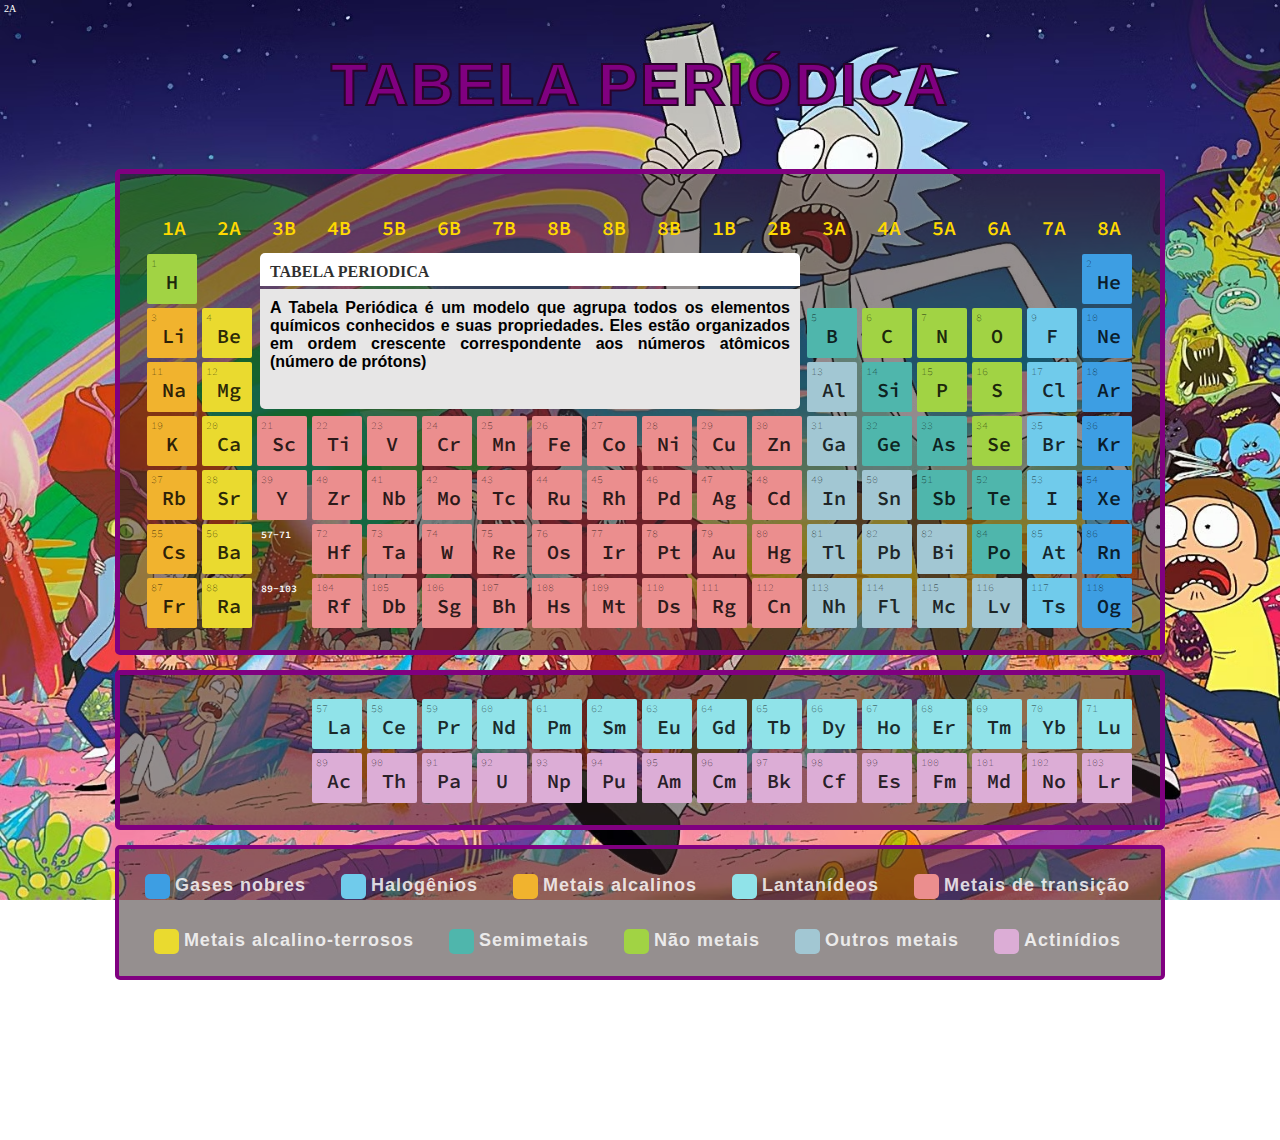
==== commit 92b8cd0c: "Update index.html" ====
--- a/index.html
+++ b/index.html
@@ -30,6 +30,26 @@
                     </div>
                 </th>    
             </tr>
+            <tr class="colunas">
+                <td class="1coluna">1A</td>
+                <td class="2coluna">2A</td>
+                <td class="3coluna">3B</td>
+                <td class="4coluna">4B</td>
+                <td class="5coluna">5B</td>
+                <td class="6coluna">6B</td>
+                <td class="7coluna">7B</td>
+                <td class="8coluna">8B</td>
+                <td class="9coluna">8B</td>
+                <td class="10coluna">8B</td>
+                <td class="11coluna">1B</td>
+                <td class="12coluna">2B</td>
+                <td class="13coluna">3A</td>
+                <td class="14coluna">4A</td>
+                <td class="15coluna">5A</td>
+                <td class="16coluna">6A</td>
+                <td class="17coluna">7A</td>
+                <td class="18coluna">8A</td>
+            </tr>
             <tr> 
                 <td id="h" class="nao-metal">H<p>1</p></td>
                 <td class="oculto"></td>
@@ -52,6 +72,7 @@
             </tr>
             <tr> 
                 <td id="li" class="metal-alcalino"><p>3</p>Li</td>
+                <p>2A</p>
                 <td id="be" class="metal-alcalino-terroso"><p>4</p>Be</td>
                 <td class="oculto"></td>
                 <td class="oculto"></td>
@@ -236,4 +257,4 @@
     <script src="animacoes.js"></script>
     <script src="informacoes.js"></script>
 </body>
-</html>+</html>
--- a/style.css
+++ b/style.css
@@ -39,6 +39,7 @@
     border: none;
     border-radius: 5px 5px 0px 0px;
     border-color: rgb(0, 0, 0);
+    margin-top: 5.5%;
 }
 
 #txt{ 
@@ -56,6 +57,7 @@
     padding: 10px;
     border-radius: 0px 0px 5px 5px;
     border: none;
+    margin-top: 5.5%;
 }
 
 div#icone{
@@ -195,3 +197,7 @@
     animation-duration: 3s;
 }
 
+.colunas {
+    color: rgb(255, 217, 0);
+    margin-top: 3%;
+}
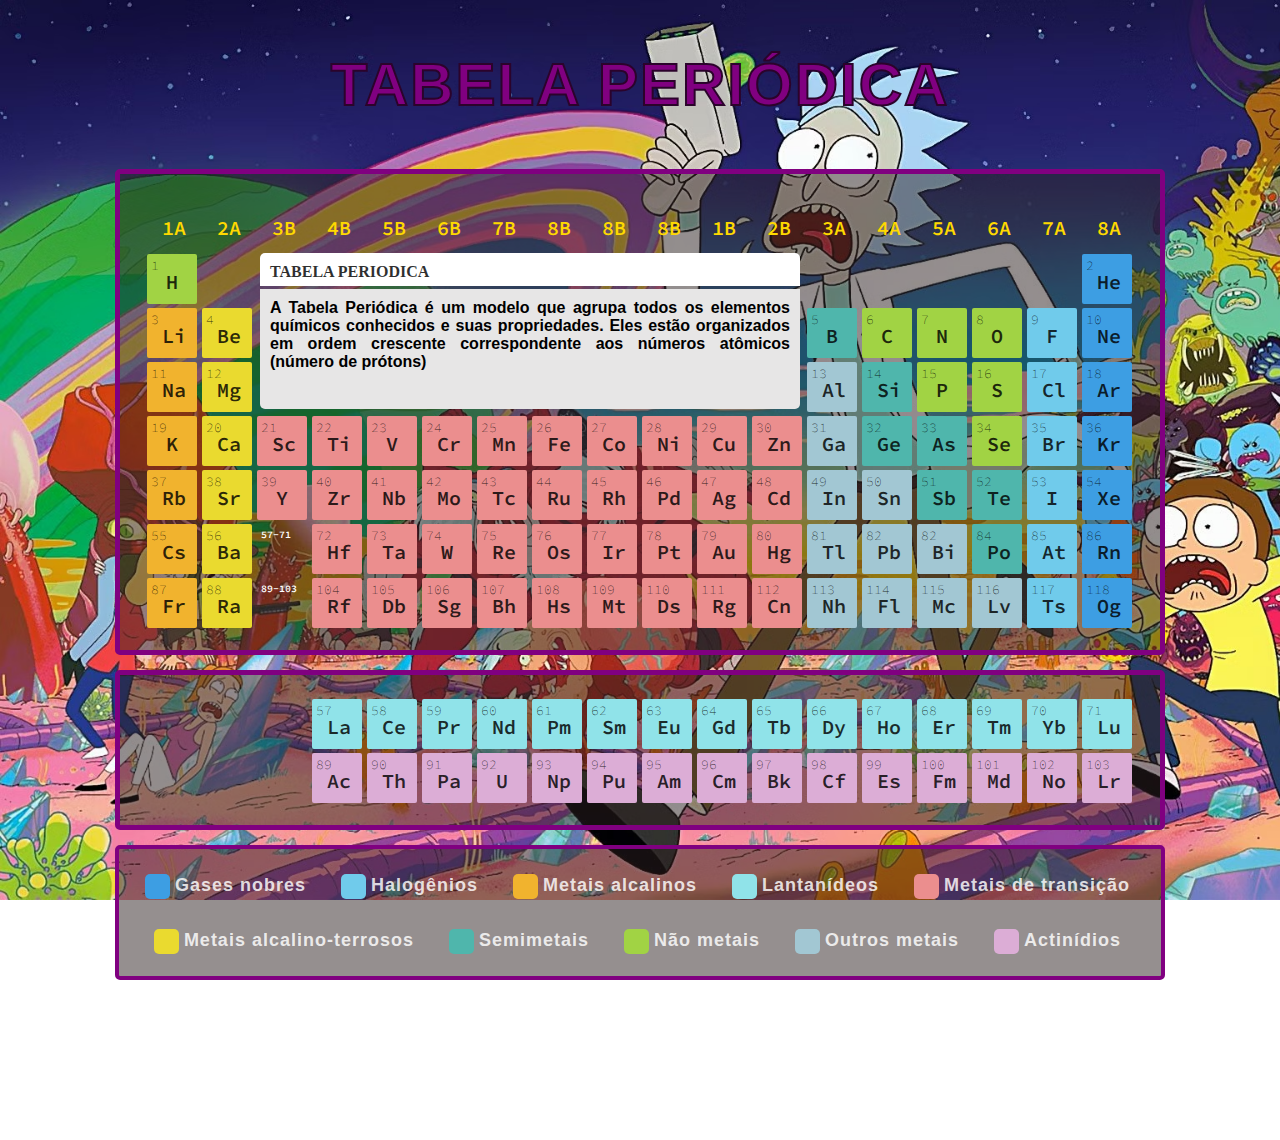
==== commit 573e0612: "Update index.html" ====
--- a/index.html
+++ b/index.html
@@ -72,7 +72,6 @@
             </tr>
             <tr> 
                 <td id="li" class="metal-alcalino"><p>3</p>Li</td>
-                <p>2A</p>
                 <td id="be" class="metal-alcalino-terroso"><p>4</p>Be</td>
                 <td class="oculto"></td>
                 <td class="oculto"></td>
--- a/style.css
+++ b/style.css
@@ -78,13 +78,13 @@
 }
 
 p#indice{
-    font-size: 18px;
+    font-size: 13px;
 }
 
 span#informativo{
     width: 400px;
     margin-left:16px;
-    font-size: 14px;
+    font-size: 10px;
 }
 
 table#principal{
@@ -102,7 +102,7 @@
 
 p{
     position: absolute;
-    font-size: 10px;
+    font-size: 13px;
     font-weight: 100;
     left: 4px;
     top: 3px;
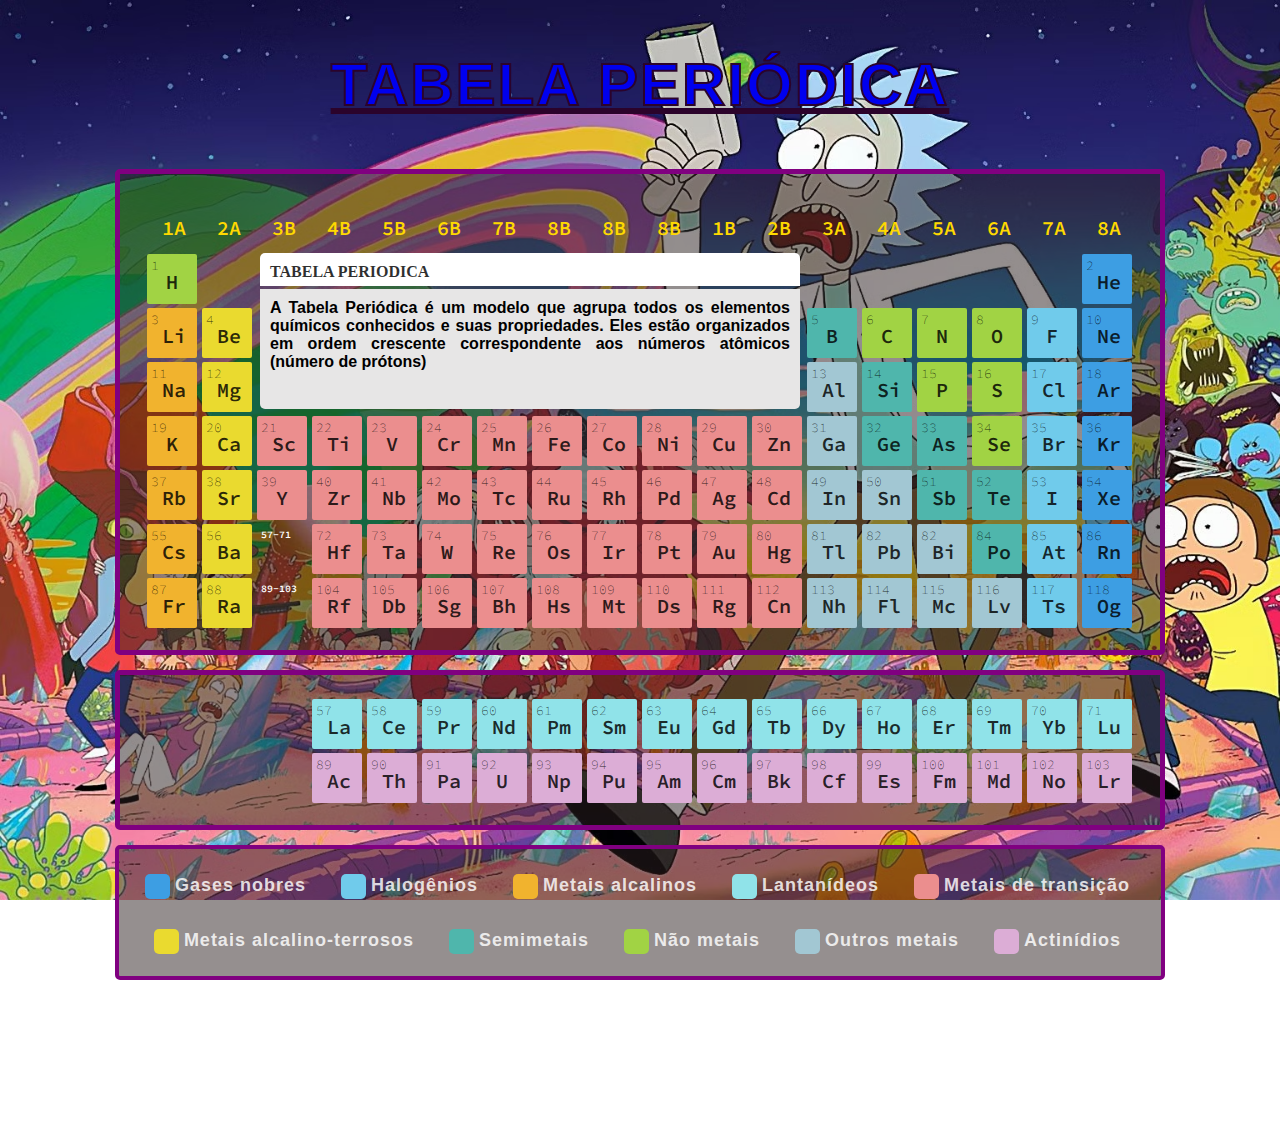
==== commit c07e637f: "Update index.html" ====
--- a/index.html
+++ b/index.html
@@ -12,7 +12,7 @@
 </head>
 <body>
     <header>
-        <h1> Tabela Periódica</h1>
+        <h1><a href="pagina2.html"> Tabela Periódica</a></h1>
     </header>
     <main>
         <table id="principal">
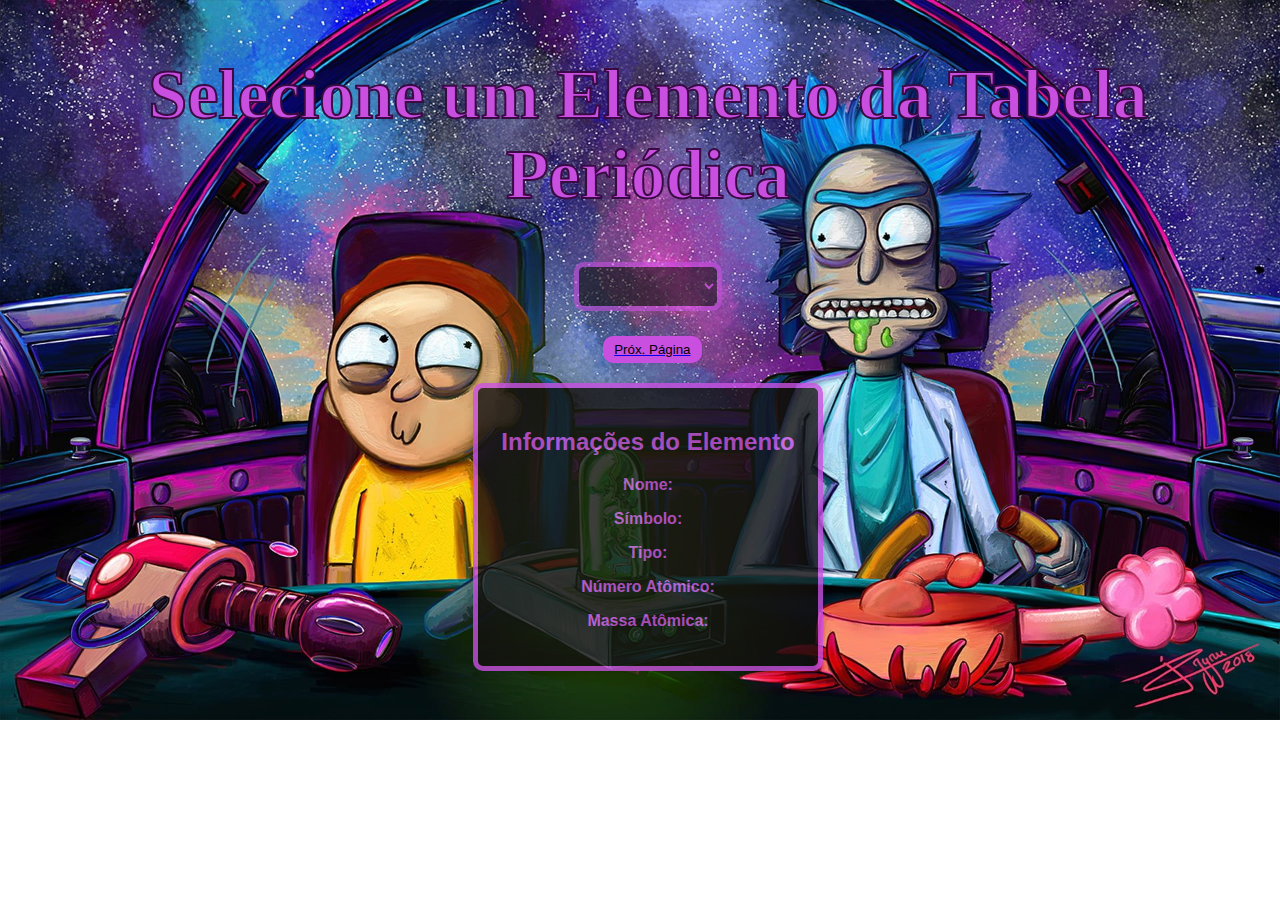
==== commit c654a8bd: "Adição de arquivos." ====
--- a/index.html
+++ b/index.html
@@ -1,259 +1,656 @@
-<!DOCTYPE html>
-<html lang="pt-br">
-<head>
-    <meta charset="UTF-8">
-    <meta http-equiv="X-UA-Compatible" content="IE=edge">
-    <meta name="viewport" content="width=device-width, initial-scale=1.0">
-    <link rel="stylesheet" href="style.css">
-    <title>Tabela Periodica</title>
-    <link rel="stylesheet" href="css/style.css">
-    <link rel="stylesheet" href="cores.css">
-    <link rel="stylesheet" href="https://cdnjs.cloudflare.com/ajax/libs/animate.css/4.1.1/animate.min.css"/>
-</head>
-<body>
-    <header>
-        <h1><a href="pagina2.html"> Tabela Periódica</a></h1>
-    </header>
-    <main>
-        <table id="principal">
-            <tr>
-                <th id="txtTh">Tabela Periodica</th>
-                <th id="txt">
-                    <div id="icone" class="invisivel" >
-                        <p id="indice"></p>
-                    </div>
-                    
-                    <span id="informativo" class="invisivel" ></span>
-
-                    <div id="inicial">
-                    A Tabela Periódica é um modelo que agrupa todos os elementos químicos conhecidos e suas propriedades. Eles estão organizados em ordem crescente correspondente aos números atômicos (número de prótons)
-                    </div>
-                </th>    
-            </tr>
-            <tr class="colunas">
-                <td class="1coluna">1A</td>
-                <td class="2coluna">2A</td>
-                <td class="3coluna">3B</td>
-                <td class="4coluna">4B</td>
-                <td class="5coluna">5B</td>
-                <td class="6coluna">6B</td>
-                <td class="7coluna">7B</td>
-                <td class="8coluna">8B</td>
-                <td class="9coluna">8B</td>
-                <td class="10coluna">8B</td>
-                <td class="11coluna">1B</td>
-                <td class="12coluna">2B</td>
-                <td class="13coluna">3A</td>
-                <td class="14coluna">4A</td>
-                <td class="15coluna">5A</td>
-                <td class="16coluna">6A</td>
-                <td class="17coluna">7A</td>
-                <td class="18coluna">8A</td>
-            </tr>
-            <tr> 
-                <td id="h" class="nao-metal">H<p>1</p></td>
-                <td class="oculto"></td>
-                <td class="oculto"></td>
-                <td class="oculto"></td> 
-                <td class="oculto"></td>
-                <td class="oculto"></td>
-                <td class="oculto"></td> 
-                <td class="oculto"></td>
-                <td class="oculto"></td>
-                <td class="oculto"></td> 
-                <td class="oculto"></td>
-                <td class="oculto"></td>
-                <td class="oculto"></td>  
-                <td class="oculto"></td>
-                <td class="oculto"></td>
-                <td class="oculto"></td> 
-                <td class="oculto"></td> 
-                <td id="he" class="gas-nobre"><p>2</p>He</td>
-            </tr>
-            <tr> 
-                <td id="li" class="metal-alcalino"><p>3</p>Li</td>
-                <td id="be" class="metal-alcalino-terroso"><p>4</p>Be</td>
-                <td class="oculto"></td>
-                <td class="oculto"></td>
-                <td class="oculto"></td>
-                <td class="oculto"></td>
-                <td class="oculto"></td>
-                <td class="oculto"></td>
-                <td class="oculto"></td>
-                <td class="oculto"></td>
-                <td class="oculto"></td>
-                <td class="oculto"></td>
-                <td id="b" class="semimetais"><p>5</p>B</td>
-                <td id="c" class="nao-metal" ><p>6</p>C</td>
-                <td id="n" class="nao-metal" ><p>7</p>N</td>
-                <td id="o" class="nao-metal" ><p>8</p>O</td>
-                <td id="f" class="halogenio"><p>9</p>F</td>
-                <td id="ne" class="gas-nobre" ><p>10</p>Ne</td>
-            </tr>
-            <tr> 
-                <td id="na" class="metal-alcalino"><p>11</p>Na</td>
-                <td id="mg" class="metal-alcalino-terroso"><p>12</p>Mg</td>
-                <td class="oculto"></td>
-                <td class="oculto"></td>
-                <td class="oculto"></td>
-                <td class="oculto"></td>
-                <td class="oculto"></td>
-                <td class="oculto"></td>
-                <td class="oculto"></td>
-                <td class="oculto"></td>
-                <td class="oculto"></td>
-                <td class="oculto"></td>
-                <td id="al" class="outro-metal"><p>13</p>Al</td>
-                <td id="si" class="semimetais"><p>14</p>Si</td>
-                <td id="p" class="nao-metal"><p>15</p>P</td>
-                <td id="s" class="nao-metal"><p>16</p>S</td>
-                <td id="cl" class="halogenio"><p>17</p>Cl</td>
-                <td id="ar" class="gas-nobre"><p>18</p>Ar</td>
-            </tr>
-            <tr> 
-                <td id="k" class="metal-alcalino"><p>19</p>K</td>
-                <td id="ca" class="metal-alcalino-terroso"><p>20</p>Ca</td>
-                <td id="sc" class="metal-de-transicao"><p>21</p>Sc</td>
-                <td id="ti" class="metal-de-transicao"><p>22</p>Ti</td>
-                <td id="v" class="metal-de-transicao"><p>23</p>V</td>
-                <td id="cr" class="metal-de-transicao"><p>24</p>Cr</td>
-                <td id="mn" class="metal-de-transicao"><p>25</p>Mn</td>
-                <td id="fe" class="metal-de-transicao"><p>26</p>Fe</td>
-                <td id="co" class="metal-de-transicao"><p>27</p>Co</td>
-                <td id="ni" class="metal-de-transicao"><p>28</p>Ni</td>
-                <td id="cu" class="metal-de-transicao"><p>29</p>Cu</td>
-                <td id="zn" class="metal-de-transicao"><p>30</p>Zn</td>
-                <td id="ga" class="outro-metal"><p>31</p>Ga</td>
-                <td id="ge" class="semimetais"><p>32</p>Ge</td>
-                <td id="as" class="semimetais"><p>33</p>As</td>
-                <td id="se" class="nao-metal"><p>34</p>Se</td>
-                <td id="br" class="halogenio"><p>35</p>Br</td>
-                <td id="kr" class="gas-nobre"><p>36</p>Kr</td>
-            </tr>
-            <tr> 
-                <td id="rb" class="metal-alcalino"><p>37</p>Rb</td>
-                <td id="sr" class="metal-alcalino-terroso"><p>38</p>Sr</td>
-                <td id="y" class="metal-de-transicao"><p>39</p>Y</td>
-                <td id="zr" class="metal-de-transicao"><p>40</p>Zr</td>
-                <td id="nb" class="metal-de-transicao"><p>41</p>Nb</td>
-                <td id="mo" class="metal-de-transicao"><p>42</p>Mo</td>
-                <td id="tc" class="metal-de-transicao"><p>43</p>Tc</td>
-                <td id="ru" class="metal-de-transicao"><p>44</p>Ru</td>
-                <td id="rh" class="metal-de-transicao"><p>45</p>Rh</td>
-                <td id="pd" class="metal-de-transicao"><p>46</p>Pd</td>
-                <td id="ag" class="metal-de-transicao"><p>47</p>Ag</td>
-                <td id="cd" class="metal-de-transicao"><p>48</p>Cd</td>
-                <td id="In" class="outro-metal"><p>49</p>In</td>
-                <td id="sn" class="outro-metal"><p>50</p>Sn</td>
-                <td id="sb" class="semimetais"><p>51</p>Sb</td>
-                <td id="te" class="semimetais"><p>52</p>Te</td>
-                <td id="i" class="halogenio"><p>53</p>I</td>
-                <td id="xe" class="gas-nobre"><p>54</p>Xe</td>
-            </tr>
-            <tr> 
-                <td id="cs" class="metal-alcalino"><p>55</p>Cs</td>
-                <td id="ba" class="metal-alcalino-terroso"><p>56</p>Ba</td>
-                <td id="" class="outros">57-71</td>
-                <td id="hf" class="metal-de-transicao"><p>72</p>Hf</td>
-                <td id="ta" class="metal-de-transicao"><p>73</p>Ta</td>
-                <td id="w" class="metal-de-transicao"><p>74</p>W</td>
-                <td id="re" class="metal-de-transicao"><p>75</p>Re</td>
-                <td id="os" class="metal-de-transicao"><p>76</p>Os</td>
-                <td id="ir" class="metal-de-transicao"><p>77</p>Ir</td>
-                <td id="pt" class="metal-de-transicao"><p>78</p>Pt</td>
-                <td id="au" class="metal-de-transicao"><p>79</p>Au</td>
-                <td id="hg" class="metal-de-transicao"><p>80</p>Hg</td>
-                <td id="tl" class="outro-metal"><p>81</p>Tl</td>
-                <td id="pb" class="outro-metal"><p>82</p>Pb</td>
-                <td id="bi" class="outro-metal"><p>82</p>Bi</td>
-                <td id="po" class="semimetais"><p>84</p>Po</td>
-                <td id="at" class="halogenio"><p>85</p>At</td>
-                <td id="rn" class="gas-nobre"><p>86</p>Rn</td>
-            </tr>
-            <tr> 
-                <td id="fr" class="metal-alcalino"><p>87</p>Fr</td>
-                <td id="ra" class="metal-alcalino-terroso"><p>88</p>Ra</td>
-                <td id="" class="outros">89-103</td>
-                <td id="rf" class="metal-de-transicao"><p>104</p>Rf</td>
-                <td id="db" class="metal-de-transicao"><p>105</p>Db</td>
-                <td id="sg" class="metal-de-transicao"><p>106</p>Sg</td>
-                <td id="bh" class="metal-de-transicao"><p>107</p>Bh</td>
-                <td id="hs" class="metal-de-transicao"><p>108</p>Hs</td>
-                <td id="mt" class="metal-de-transicao"><p>109</p>Mt</td>
-                <td id="ds" class="metal-de-transicao"><p>110</p>Ds</td>
-                <td id="rg" class="metal-de-transicao"><p>111</p>Rg</td>
-                <td id="cn" class="metal-de-transicao"><p>112</p>Cn</td>
-                <td id="nh" class="outro-metal"><p>113</p>Nh</td>
-                <td id="fl" class="outro-metal"><p>114</p>Fl</td>
-                <td id="mc" class="outro-metal"><p>115</p>Mc</td>
-                <td id="lv" class="outro-metal"><p>116</p>Lv</td>
-                <td id="ts" class="halogenio"><p>117</p>Ts</td>
-                <td id="og" class="gas-nobre"><p>118</p>Og</td>
-            </tr>
-        </table>
-        <table id="principal">
-            <tr>
-                <td id="" class="oculto"></td>
-                <td id="" class="oculto"></td>
-                <td id="" class="oculto"></td> 
-                <td id="la" class="lantanideos"><p>57</p>La</td>
-                <td id="ce" class="lantanideos"><p>58</p>Ce</td>
-                <td id="pr" class="lantanideos"><p>59</p>Pr</td>
-                <td id="nd" class="lantanideos"><p>60</p>Nd</td>
-                <td id="pm" class="lantanideos"><p>61</p>Pm</td>
-                <td id="sm" class="lantanideos"><p>62</p>Sm</td>
-                <td id="eu" class="lantanideos"><p>63</p>Eu</td>
-                <td id="gd" class="lantanideos"><p>64</p>Gd</td>
-                <td id="tb" class="lantanideos"><p>65</p>Tb</td>
-                <td id="dy" class="lantanideos"><p>66</p>Dy</td>
-                <td id="ho" class="lantanideos"><p>67</p>Ho</td>
-                <td id="er" class="lantanideos"><p>68</p>Er</td>
-                <td id="tm" class="lantanideos"><p>69</p>Tm</td>
-                <td id="yb" class="lantanideos"><p>70</p>Yb</td>
-                <td id="lu" class="lantanideos"><p>71</p>Lu</td>
-            </tr>
-            <tr> 
-                <td id="" class="oculto"></td>
-                <td id="" class="oculto"></td>
-                <td id="" class="oculto"></td>
-                <td id="ac" class="actinidios"><p>89</p>Ac</td>
-                <td id="th" class="actinidios"><p>90</p>Th</td>
-                <td id="pa" class="actinidios"><p>91</p>Pa</td>
-                <td id="u" class="actinidios"><p>92</p>U</td>
-                <td id="np" class="actinidios"><p>93</p>Np</td>
-                <td id="pu" class="actinidios"><p>94</p>Pu</td>
-                <td id="am" class="actinidios"><p>95</p>Am</td>
-                <td id="cm" class="actinidios"><p>96</p>Cm</td>
-                <td id="bk" class="actinidios"><p>97</p>Bk</td>
-                <td id="cf" class="actinidios"><p>98</p>Cf</td>
-                <td id="es" class="actinidios"><p>99</p>Es</td>
-                <td id="fm" class="actinidios"><p>100</p>Fm</td>
-                <td id="md" class="actinidios"><p>101</p>Md</td>
-                <td id="no" class="actinidios"><p>102</p>No</td>
-                <td id="lr" class="actinidios"><p>103</p>Lr</td>
-            </tr>
-        </table>
-    </main>
-
-    <section id="legenda">
-        <div class="quadrado" id="gases-nobres">             </div> <label for="gases-nobres">Gases nobres</label>                                    
-        <div class="quadrado" id="halogenios">               </div> <label for="halogenios">Halogênios</label>                                           
-        <div class="quadrado" id="metais-alcalinos">         </div> <label for="metais-alcalinos">Metais alcalinos</label>                         
-        <div class="quadrado" id="lantanideos">              </div> <label for="lantanideos">Lantanídeos</label>                                        
-        <div class="quadrado" id="metais-de-transicao">      </div> <label for="metais-de-transicao">Metais de transição</label>                
-        <div class="quadrado" id="metais-alcalino-terrosos"> </div> <label for="metais-alcalino-terrosos">Metais alcalino-terrosos</label>
-        <div class="quadrado" id="semimetais">               </div> <label for="semimetais">Semimetais</label>                                          
-        <div class="quadrado" id="nao-metais">               </div> <label for="nao-metais">Não metais</label>                                           
-        <div class="quadrado" id="outros-metais">            </div> <label for="outros-metais">Outros metais</label>                                  
-        <div class="quadrado" id="actinidios">               </div> <label for="actinidios">Actinídios</label>                                           
-    </section>
-    
-    <footer>
-        <script src="js/animacoes.js"></script>
-        <script src="js/informacoes.js"></script>
-    </footer>
-    
-    <script src="animacoes.js"></script>
-    <script src="informacoes.js"></script>
-</body>
-</html>
+<!DOCTYPE html>
+
+
+<head>
+
+    <title>Tabela Periódica</title>
+
+    <style>
+    
+
+*{
+    overflow-x: hidden;
+}
+
+    body {
+            font-family: 'Times New Roman', Times, serif;
+            background-image: url(abluble.jpg);
+            background-size: cover;
+            background-repeat: no-repeat;
+            text-align: center;
+            color: rgb(200, 79, 224);
+            width: 100%;
+        }
+
+        select {
+            padding: 10px;
+            font-size: 16px;
+            opacity: 0.6;
+            background-color: #131010;
+            color: rgb(200, 79, 224);
+            border: solid 5px rgb(200, 79, 224);
+            border-radius: 10px;
+        }
+
+        .highlighted {
+            border: 2px solid rgb(200, 79, 224);
+        }
+
+        #element-info {
+            background-color: #131010;
+            border-radius: 10px;
+            box-shadow: 0 0 10px rgba(0, 0, 0, 0.2);
+            width: 300px;
+            margin: 20px auto;
+            padding: 20px;
+            opacity: 0.8;
+            border: solid 5px rgb(200, 79, 224);
+            font-weight: bold;
+            font-family: 'Trebuchet MS', 'Lucida Sans Unicode', 'Lucida Grande', 'Lucida Sans', Arial, sans-serif;
+        }
+
+        h1 {
+            font-size: 24px;
+            color: rgb(200, 79, 224);
+        }
+
+        p {
+            color: rgb(200, 79, 224);
+            font-size: 16px;
+        }
+
+        h1 {
+            color: rgb(200, 79, 224);
+            font-size: 70px;
+            -webkit-text-stroke: rgb(58, 10, 68) 2px ;
+        }
+
+        .Nada {
+            opacity: 0;
+        }
+
+        .element-selector {
+            opacity: 0.6;
+        }
+
+        .botãopraprox {
+            display: block;
+            margin-top: 2%;
+        }
+
+        button {
+            display: block;
+            color: rgb(0, 0, 0);
+            background-color: rgb(200, 79, 224);
+            border: solid 5px rgb(200, 79, 224);
+            border-radius: 10px;
+            margin-left: 46.5%;
+        }
+
+    </style>
+
+</head>
+
+<body>
+
+    <h1>Selecione um Elemento da Tabela Periódica</h1>
+
+    <select id="element-selector">
+
+        <option id="Nada" value="Nada"></option>
+
+        <option value="H">Hidrogênio</option>
+
+        <option value="He">Hélio</option>
+
+        <option value="Li">Lítio</option>
+
+        <option value="Be">Berílio</option>
+
+        <option value="B">Boro</option>
+
+        <option value="C">Carbono</option>
+
+        <option value="N">Nitrogênio</option>
+
+        <option value="O">Oxigênio</option>
+
+        <option value="F">Flúor</option>
+
+        <option value="Ne">Neônio</option>
+
+        <option value="Na">Sódio</option>
+
+        <option value="Mg">Magnésio</option>
+
+        <option value="Al">Alumínio</option>
+
+        <option value="Si">Silício</option>
+
+        <option value="P">Fósforo</option>
+
+        <option value="S">Enxofre</option>
+
+        <option value="Cl">Cloro</option>
+
+        <option value="Ar">Argônio</option>
+
+        <option value="K">Potácio</option>
+
+        <option value="Ca">Cálcio</option>
+
+        <option value="Sc">Escândiio</option>
+
+        <option value="Ti">Titânio</option>
+
+        <option value="V">Vanádio</option>
+
+        <option value="Cr">Cromo</option>
+
+        <option value="Mn">Mangânes</option>
+
+        <option value="Fe">Ferro</option>
+
+        <option value="Co">Cobalto</option>
+
+        <option value="Ni">Níquel</option>
+
+        <option value="Cu">Cobre</option>
+
+        <option value="Zn">Zinco</option>
+
+        <option value="Ga">Gálio</option>
+
+        <option value="Ge">Germânio</option>
+
+        <option value="As">Arsênio</option>
+
+        <option value="Se">Selênio</option>
+
+        <option value="Br">Bromo</option>
+
+        <option value="Kr">Criptônio</option>
+
+        <option value="Rb">Rubídio</option>
+
+        <option value="Sr">Estrôncio</option>
+
+        <option value="Y">ítrio</option>
+
+        <option value="Zr">Zicrônio</option>
+
+        <option value="Nb">Nióbio</option>
+
+        <option value="Mo">Molibdênio</option>
+
+        <option value="Tc">Tecnécio</option>
+
+        <option value="Ru">Rutênio</option>
+
+        <option value="Rh">Ródio</option>
+
+        <option value="Pd">Paládio</option>
+
+        <option value="Ag">Prata</option>
+
+        <option value="Cd">Cádmio</option>
+
+        <option value="In">Índio</option>
+
+        <option value="Sn">Estanho</option>
+
+        <option value="Sb">Antimônio</option>
+
+        <option value="Te">Telúrio</option>
+
+        <option value="I">Iodo</option>
+
+        <option value="Xe">Xenônio</option>
+
+        <option value="Cs">Césio</option>
+
+        <option value="Ba">Bário</option>
+
+        <option value="La">Lântanio</option>
+
+        <option value="Ce">Cério</option>
+
+        <option value="Pr">Prasseodímio</option>
+
+        <option value="Nd">Neodímio</option>
+
+        <option value="Pm">Promécio</option>
+
+        <option value="Sm">Samário</option>
+
+        <option value="Eu">Európio</option>
+
+        <option value="Gd">Gadolínio</option>
+
+        <option value="Tb">Térbio</option>
+
+        <option value="Dy">Disprósio</option>
+
+        <option value="Ho">Hólmio</option>
+
+        <option value="Er">Érbio</option>
+
+        <option value="Tm">Túlio</option>
+
+        <option value="Yb">Itérbio</option>
+
+        <option value="Lu">Lutécio</option>
+
+        <option value="Hf">Háfnio</option>
+
+        <option value="Ta">Tântalo</option>
+
+        <option value="W">Tungstênio</option>
+
+        <option value="Re">Rênio</option>
+
+        <option value="Os">Ósmio</option>
+
+        <option value="Ir">Irídio</option>
+
+        <option value="Pt">Platina</option>
+
+        <option value="Au">Ouro</option>
+
+        <option value="Hg">Mercúrio</option>
+
+        <option value="Tl">Tálio</option>
+
+        <option value="Pb">Chumbo</option>
+
+        <option value="Bi">Bismuto</option>
+
+        <option value="Po">Polônio</option>
+
+        <option value="At">Ástato</option>
+
+        <option value="Rn">Radônio</option>
+
+        <option value="Fr">Frâncio</option>
+
+        <option value="Ra">Rádio</option>
+
+        <option value="Ac">Actínio</option>
+
+        <option value="Th">Tório</option>
+
+        <option value="Pa">Protactínio</option>
+
+        <option value="U">Urânio</option>
+
+        <option value="Np">Netúnio</option>
+
+        <option value="Pu">Plutônio</option>
+
+        <option value="Am">Amerício</option>
+
+        <option value="Cm">Cúrio</option>
+
+        <option value="Bk">Berquélio</option>
+
+        <option value="Cf">Califórnio</option>
+
+        <option value="Es">Einsténio</option>
+
+        <option value="Fm">Férmio</option>
+
+        <option value="Md">Mandelévio</option>
+
+        <option value="No">Nobélio</option>
+
+        <option value="Lr">Laurêncio</option>
+
+        <option value="Rf">Rutherfórdio</option>
+
+        <option value="Db">Dúbnio</option>
+
+        <option value="Sg">Seabórgio</option>
+
+        <option value="Bh">Bóhrio</option>
+
+        <option value="Hs">Hássio</option>
+
+        <option value="Mt">Meitnério</option>
+
+        <option value="Ds">Darmstádio</option>
+
+        <option value="Rg">Roentgênio</option>
+
+        <option value="Cn">Copernício</option>
+
+        <option value="Nh">Nihônio</option>
+
+        <option value="Fl">Flevório</option>
+
+        <option value="Mc">Moscóvio</option>
+
+        <option value="Lv">Livermório</option>
+
+        <option value="Ts">Tenessino</option>
+
+        <option value="Og">Oganessônio</option>
+
+    </select>
+
+
+    <div class="botãopraprox">
+        <a href="../projeto/index2.html">
+            <button>Próx. Página</button>
+        </a>
+    </div>
+
+ 
+
+    <div id="element-info">
+
+        <h2>Informações do Elemento</h2>
+
+        <p id="element-name">Nome: </p>
+
+        <p id="element-symbol">Símbolo: </p>
+
+        <p id="element-type">Tipo: </p>
+
+        <p id="element-atomic-number">Número Atômico: </p>
+
+        <p id="element-mass">Massa Atômica: </p>
+
+
+    </div>
+
+ 
+
+    <script>
+
+        const elementSelector = document.getElementById("element-selector");
+
+        const elementName = document.getElementById("element-name");
+
+        const elementSymbol = document.getElementById("element-symbol");
+
+        const elementType = document.getElementById("element-type");
+
+        const atomicNumber = document.getElementById("element-atomic-number");
+
+        const elementMass = document.getElementById("element-mass");
+
+        const elementConfiguration = document.getElementById("element-configuration");        
+
+        
+
+        const elementData = {
+
+            "Nada": { name: "Nada", symbol: "Nada", type: "Nada", atomicNumber: 0, mass: 0 },
+            
+            "H": { name: "Hidrogênio", symbol: "H", type: "Não metais", atomicNumber: 1, mass: 1.008, configuration: "1s1" },
+
+            "He": { name: "Hélio", symbol: "He", type: "Gases nobres", atomicNumber: 2, mass: 4.003 },
+
+            "Li": { name: "Lítio", symbol: "Li", type: "Metais alcalinos", atomicNumber: 3, mass: 6.941 },
+
+            "Be": { name: "Berílio", symbol: "Be", type: "Metais alcalino-terrosos", atomicNumber: 4, mass: 9.012 },
+
+            "B": { name: "Boro", symbol: "B", type: "Semimetais", atomicNumber: 5, mass: 10.811 },
+
+            "C": { name: "Carbono", symbol: "C", type: "Não metais", atomicNumber: 6, mass: 12.011 },
+
+            "N": { name: "Nitrogênio", symbol: "N", type: "Não metais", atomicNumber: 7, mass: 14.007 },
+
+            "O": { name: "Oxigênio", symbol: "O", type: "Não metais", atomicNumber: 8, mass: 15.999 },
+
+            "F": { name: "Flúor", symbol: "F", type: "Halogênios", atomicNumber: 9, mass: 18.998 },
+
+            "Ne": { name: "Neônio", symbol: "Ne", type: "Gases nobres", atomicNumber: 10, mass: 20.18 },
+
+            "Na": { name: "Sódio", symbol: "Na", type: "Metais alcalinos", atomicNumber: 11, mass: 22.99 },
+
+            "Mg": { name: "Magnésio", symbol: "Mg", type: "Metais alcalino-terrosos", atomicNumber: 12, mass: 24.305 },
+
+            "Al": { name: "Alumínio", symbol: "Al", type: "Outros metais", atomicNumber: 13, mass: 26.982 },
+
+            "Si": { name: "Silício", symbol: "Si", type: "Semimetais", atomicNumber: 14, mass: 28.086 },
+
+            "P": { name: "Fósforo", symbol: "P", type: "Não metais", atomicNumber: 15, mass: 30.974 },
+
+            "S": { name: "Enxofre", symbol: "S", type: "Não metais", atomicNumber: 16, mass: 32.065 },
+
+            "Cl": { name: "Cloro", symbol: "Cl", type: "Halogênios", atomicNumber: 17, mass: 35.453 },
+
+            "Ar": { name: "Argônio", symbol: "Ar", type: "Gases nobres", atomicNumber: 18, mass: 39.948 },
+
+            "K": { name: "Potássio", symbol: "K", type: "Metais alcalinos", atomicNumber: 19, mass: 39.098 },
+
+            "Ca": { name: "Cálcio", symbol: "Ca", type: "Metais alcalinos-terrosos", atomicNumber: 20, mass: 40.078 },
+
+            "Sc": { name: "Escândio", symbol: "Sc", type: "Metais de transição", atomicNumber: 21, mass: 44.956 },
+
+            "Ti": { name: "Titânio", symbol: "Ti", type: "Metais de transição", atomicNumber: 22, mass: 47.867 },
+
+            "V": { name: "Vanádio", symbol: "V", type: "Metais de transição", atomicNumber: 23, mass: 50.943 },
+
+            "Cr": { name: "Cromo", symbol: "Cr", type: "Metais de transição", atomicNumber: 24, mass: 51.996 },
+
+             "Mn": { name: "Mangânes", symbol: "Mn", type: "Metais de transição", atomicNumber: 25, mass: 54.938 },
+
+             "Fe": { name: "Ferro", symbol: "Fe", type: "Metais de transição", atomicNumber: 26, mass: 55.845 },
+
+             "Co": { name: "Cobalto", symbol: "Co", type: "Metais de transição", atomicNumber: 27, mass: 58.933 },
+
+             "Ni": { name: "Niquel", symbol: "Ni", type: "Metais de transição", atomicNumber: 28, mass:58.693 },
+
+             "Cu": { name: "Cobre", symbol: "Cu", type: "Metais de transição", atomicNumber: 29, mass: 63.543 },
+
+             "Zi": { name: "Zinco", symbol: "Zi", type: "Metais de transição", atomicNumber: 30, mass: 65.409 },
+        
+             "Ga": { name: "Gálio", symbol: "Ga", type: "Lantanideos", atomicNumber: 31, mass: 69.723 },
+        
+             "Ge": { name: "Germânio", symbol: "Ge", type: "Semimetais", atomicNumber: 32, mass: 72.64 },
+            
+             "As": { name: "Arsênio", symbol: "As", type: "Semimetais", atomicNumber: 33, mass: 74.922 },
+            
+             "Se": { name: "Selênio", symbol: "Se", type: "Não metais", atomicNumber: 34, mass: 78.96 },
+
+             "Br": { name: "Bromo", symbol: "Br", type: "Halogênios", atomicNumber: 35, mass: 79.904 },
+            
+             "Kr": { name: "Criptônio", symbol: "Kr", type: "Gases nobres", atomicNumber: 36, mass:83.798 },
+            
+             "Rb": { name: "Rubídio", symbol: "Rb", type: "Metais alcalinos", atomicNumber: 37, mass: 85.468 },
+            
+             "Sr": { name: "Estrôncio", symbol: "Sr", type: "Metais alcalino-terrosos", atomicNumber: 38, mass: 87.62 },
+            
+             "Y": { name: "Ítrio", symbol: "Y", type: "Metais de condução", atomicNumber: 39, mass: 88.906 },
+            
+             "Zr": { name: "Zicrônio", symbol: "Zr", type: "Metais de condução", atomicNumber: 40, mass: 91.224 },
+            
+             "Nb": { name: "Nióbio", symbol: "Nb", type: "Metais de transição", atomicNumber: 41, mass: 92.90638 },
+
+             "Mo": { name: "Molibdênio", symbol: "Mo", type: "Metais de transição", atomicNumber: 42, mass: 95.94 },
+
+             "Tc": { name: "Tecnécio", symbol: "Tc", type: "Metais de transição", atomicNumber: 43, mass: [98] },
+
+             "Ru": { name: "Rutênio", symbol: "Ru", type: "Metais de transição", atomicNumber: 44, mass: 101.07 },
+
+             "Rh": { name: "Ródio", symbol: "Rh", type: "Metais de transição", atomicNumber: 45, mass: 102.90550 },
+
+             "Pd": { name: "Paládio", symbol: "Pd", type: "Metais de transição", atomicNumber: 46, mass: 106.42 },
+
+             "Ag": { name: "Prata", symbol: "Ag", type: "Metais de transição", atomicNumber: 47, mass: 107.868 },
+
+             "Cd": { name: "Cádmio", symbol: "Cd", type: "Metais de transição", atomicNumber: 48, mass: 112.411 },
+
+             "In": { name: "Índio", symbol: "In", type: "Outros metais", atomicNumber: 49, mass: 114.818 },
+
+             "Sn": { name: "Estanho", symbol: "Sn", type: "Outros metais", atomicNumber: 50, mass: 118.71 },
+
+            "Sb": { name: "Antimônio", symbol: "Sb", type: "Semimetais", atomicNumber: 51, mass: 121.76 },
+
+            "Te": { name: "Telúrio", symbol: "Te", type: "Semimetais", atomicNumber: 52, mass: 127.6 },
+
+            "I": { name: "Iodo", symbol: "I", type: "Halogênios", atomicNumber: 53, mass: 126.90447 },
+
+            "Xe": { name: "Xenônio", symbol: "Xe", type: "Gases nobres", atomicNumber: 54, mass: 131.293 },
+
+            "Cs": { name: "Césio", symbol: "Cs", type: "Metais alcalinos", atomicNumber: 55, mass: 132.905 },
+
+            "Ba": { name: "Bário", symbol: "Ba", type: "Metais alcalino-terrosos", atomicNumber: 56, mass: 137.327 },
+
+            "La": { name: "Lantânio", symbol: "La", type: "Lantanídeos", atomicNumber: 57, mass: 138.905 },
+
+            "Ce": { name: "Cério", symbol: "Ce", type: "Lantanídeos", atomicNumber: 58, mass: 140.116 },
+
+            "Pr": { name: "Praseodímio", symbol: "Pr", type: "Lantanídeos", atomicNumber: 59, mass: 140.908 },
+
+            "Nd": { name: "Neodímio", symbol: "Nd", type: "Lantanídeos", atomicNumber: 60, mass: 144.242 },
+
+            "Pm": { name: "Promécio", symbol: "Pm", type: "Lantanídeos", atomicNumber: 61, mass: [145] },
+
+            "Sm": { name: "Samário", symbol: "Sm", type: "Lantanídeos", atomicNumber: 62, mass: 150.36 },
+
+            "Eu": { name: "Európio", symbol: "Eu", type: "Lantanídeos", atomicNumber: 63, mass: 151.964 },
+
+            "Gd": { name: "Gadolínio", symbol: "Gd", type: "Lantanídeos", atomicNumber: 64, mass: 157.25 },
+
+            "Tb": { name: "Térbio", symbol: "Tb", type: "Lantanídeos", atomicNumber: 65, mass: 158.925 },
+
+            "Dy": { name: "Disprósio", symbol: "Dy", type: "Lantanídeos", atomicNumber: 66, mass: 162.5 },
+
+            "Ho": { name: "Hólmio", symbol: "Ho", type: "Lantanídeos", atomicNumber: 67, mass: 164.93032 },
+
+            "Er": { name: "Érbio", symbol: "Er", type: "Lantanídeos", atomicNumber: 68, mass: 167.259 },
+
+            "Tm": { name: "Túlio", symbol: "Tm", type: "Lantanídeos", atomicNumber: 69, mass: 168.934 },
+
+            "Yb": { name: "Itérbio", symbol: "Yb", type: "Lantanídeos", atomicNumber: 70, mass: 173.04 },
+
+            "Lu": { name: "Lutécio", symbol: "Lu", type: "Lantanídeos", atomicNumber: 71, mass: 174.967 },
+
+            "Hf": { name: "Háfnio", symbol: "Hf", type: "Metais de transição", atomicNumber: 72, mass: 178.49 },
+
+            "Ta": { name: "Tântalo", symbol: "Ta", type: "Metais de transição", atomicNumber: 73, mass: 180.948 },
+
+            "W": { name: "Tungstênio", symbol: "W", type: "Metais de transição", atomicNumber: 74, mass: 183.84 },
+
+            "Re": { name: "Rênio", symbol: "Re", type: "Metais de transição", atomicNumber: 75, mass: 186.207 },
+
+            "Os": { name: "Ósmio", symbol: "Os", type: "Metais de transição", atomicNumber: 76, mass: 190.23 },
+
+            "Ir": { name: "Irídio", symbol: "Ir", type: "Metais de transição", atomicNumber: 77, mass: 192.217 },
+
+            "Pt": { name: "Platina", symbol: "Pt", type: "Metais de transição", atomicNumber: 78, mass: 195.084 },
+
+            "Au": { name: "Ouro", symbol: "Au", type: "Metais de transição", atomicNumber: 79, mass: 196.967 },
+
+            "Hg": { name: "Mercúrio", symbol: "Hg", type: "Metais de transição", atomicNumber: 80, mass: 200.59 },
+
+            "Tl": { name: "Tálio", symbol: "Tl", type: "Outros metais", atomicNumber: 81, mass: 204.383 },
+
+            "Pb": { name: "Chumbo", symbol: "Pb", type: "Outros metais", atomicNumber: 82, mass: 207.2 },
+
+            "Bi": { name: "Bismuto", symbol: "Bi", type: "Outros metais", atomicNumber: 83, mass: 208.98 },
+            
+            "Po": { name: "Polônio", symbol: "Po", type: "Semi metais", atomicNumber: 84, mass: [210] },
+
+            "At": { name: "Ástato", symbol: "At", type: "Lantanideos", atomicNumber: 85, mass: [210] },
+        
+            "Ra": { name: "Radônio", symbol: "Ra", type: "Gases nobres", atomicNumber: 86, mass: [220] },
+
+            "Fr": { name: "Frâncio", symbol: "Fr", type: "Metais alcalinos", atomicNumber: 87, mass: [223] },
+        
+            "Ra": { name: "Rádio", symbol: "Ra", type: "Metais alcalino-terrosos", atomicNumber: 88, mass: [226] },
+            
+            "Ac": { name: "Actínio", symbol: "Ac", type: "Actinídios", atomicNumber: 89, mass: [227] },
+        
+            "Th": { name: "Tório", symbol: "Th", type: "Actinídios", atomicNumber: 90, mass: 232.03806 },
+        
+            "Pa": { name: "Protactínio", symbol: "Po", type: "Actinídios", atomicNumber: 91, mass: 231.03588 },
+
+            "U": { name: "Urânio", symbol: "U", type: "Actinídios", atomicNumber: 92, mass: 238.02891 },
+        
+            "Np": { name: "Netúnio", symbol: "Np", type: "Actinídios", atomicNumber: 93, mass: [237] },
+
+            "Pu": { name: "Plutônio", symbol: "Pu", type: "Actinídios", atomicNumber: 94, mass: [244] },
+        
+            "Am": { name: "Amerício", symbol: "Am", type: "Actinídios", atomicNumber: 95, mass: [243] },
+        
+            "Cm": { name: "Cúrio", symbol: "Cm", type: "Actinídios", atomicNumber: 96, mass: [247] },
+        
+            "Bk": { name: "Berquélio", symbol: "Bk", type: "Actinídios", atomicNumber: 97, mass: [247] },
+
+            "Cf": { name: "Califórnio", symbol: "Cf", type: "Actinídios", atomicNumber: 98, mass: [251] },
+
+            "Es": { name: "Einsténio", symbol: "Es", type: "Actinídios", atomicNumber: 99, mass: [252] },
+
+            "Fm": { name: "Férmio", symbol: "Fm", type: "Actinídios", atomicNumber: 100, mass: [257] },
+
+            "Md": { name: "Mandelévio", symbol: "Md", type: "Actinídios", atomicNumber: 101, mass: [258] },
+
+            "No": { name: "Nobélio", symbol: "No", type: "Actinídios", atomicNumber: 102, mass: [259] },
+
+            "Lr": { name: "Laurêncio", symbol: "Lr", type: "Actinídios", atomicNumber: 103, mass: [262] },
+
+            "Rf": { name: "Rutherfórdio", symbol: "Rf", type: "Metais de transição", atomicNumber: 104, mass: 261 },
+
+            "Db": { name: "Dúbnio", symbol: "Db", type: "Metais de transição", atomicNumber: 105, mass: [262] },
+
+            "Sg": { name: "Seabórgio", symbol: "Sg", type: "Metais de transição", atomicNumber: 106, mass: [266] },
+
+            "Bh": { name: "Bóhrio", symbol: "Bh", type: "Metais de transição", atomicNumber: 107, mass: [264] },
+
+            "Hs": { name: "Hássio", symbol: "Hs", type: "Metais de transição", atomicNumber: 108, mass: [277] },
+
+            "Mt": { name: "Meitnério", symbol: "Mt", type: "Metais de transição", atomicNumber: 109, mass: [268] },
+
+            "Ds": { name: "Darmstádio", symbol: "Ds", type: "Metais de transição", atomicNumber: 110, mass: [271] },
+
+            "Rg": { name: "Roentgênio", symbol: "Rg", type: "Metais de transição", atomicNumber: 111, mass: [272] },
+
+            "C": { name: "Copernício", symbol: "Cn", type: "Metais de transição", atomicNumber: 112, mass: [277] },
+
+            "Nh": { name: "Nihônio", symbol: "Nh", type: "Outros metais", atomicNumber: 113, mass: [286] },
+
+            "Fl": { name: "Flevório", symbol: "Fl", type: "Outros metais", atomicNumber: 114, mass: [289] },
+
+            "Mc": { name: "Moscóvio", symbol: "Mc", type: "Outros metais", atomicNumber: 115, mass: [288] },
+
+            "Lv": { name: "Livermório", symbol: "Lv", type: "Outros metais", atomicNumber: 116, mass: [293] },
+
+            "Ts": { name: "Tenessino", symbol: "Ts", type: "Halogênio", atomicNumber: 117, mass: [294] },
+
+            "Og": { name: "Oganessônio", symbol: "Og", type: "Gases nobres", atomicNumber: 118, mass: [294] },
+
+        };
+
+ 
+
+        elementSelector.addEventListener("change", () => {
+
+            const selectedElement = elementSelector.value;
+
+            const selectedData = elementData[selectedElement];
+
+ 
+
+elementName.textContent = `Nome: ${selectedData.name}`;
+
+            elementSymbol.textContent = `Símbolo: ${selectedData.symbol}`;
+
+            elementType.textContent = `Tipo: ${selectedData.type}`;
+
+            atomicNumber.textContent = `Número Atômico: ${selectedData.atomicNumber}`;
+
+            elementMass.textContent = `Massa Atômica: ${selectedData.mass}`;
+
+             elementConfiguration.textContent = `Configuração Eletrônica: ${selectedData.configuration}`;
+
+        });
+
+    </script>
+
+</body>
+
+</html>
